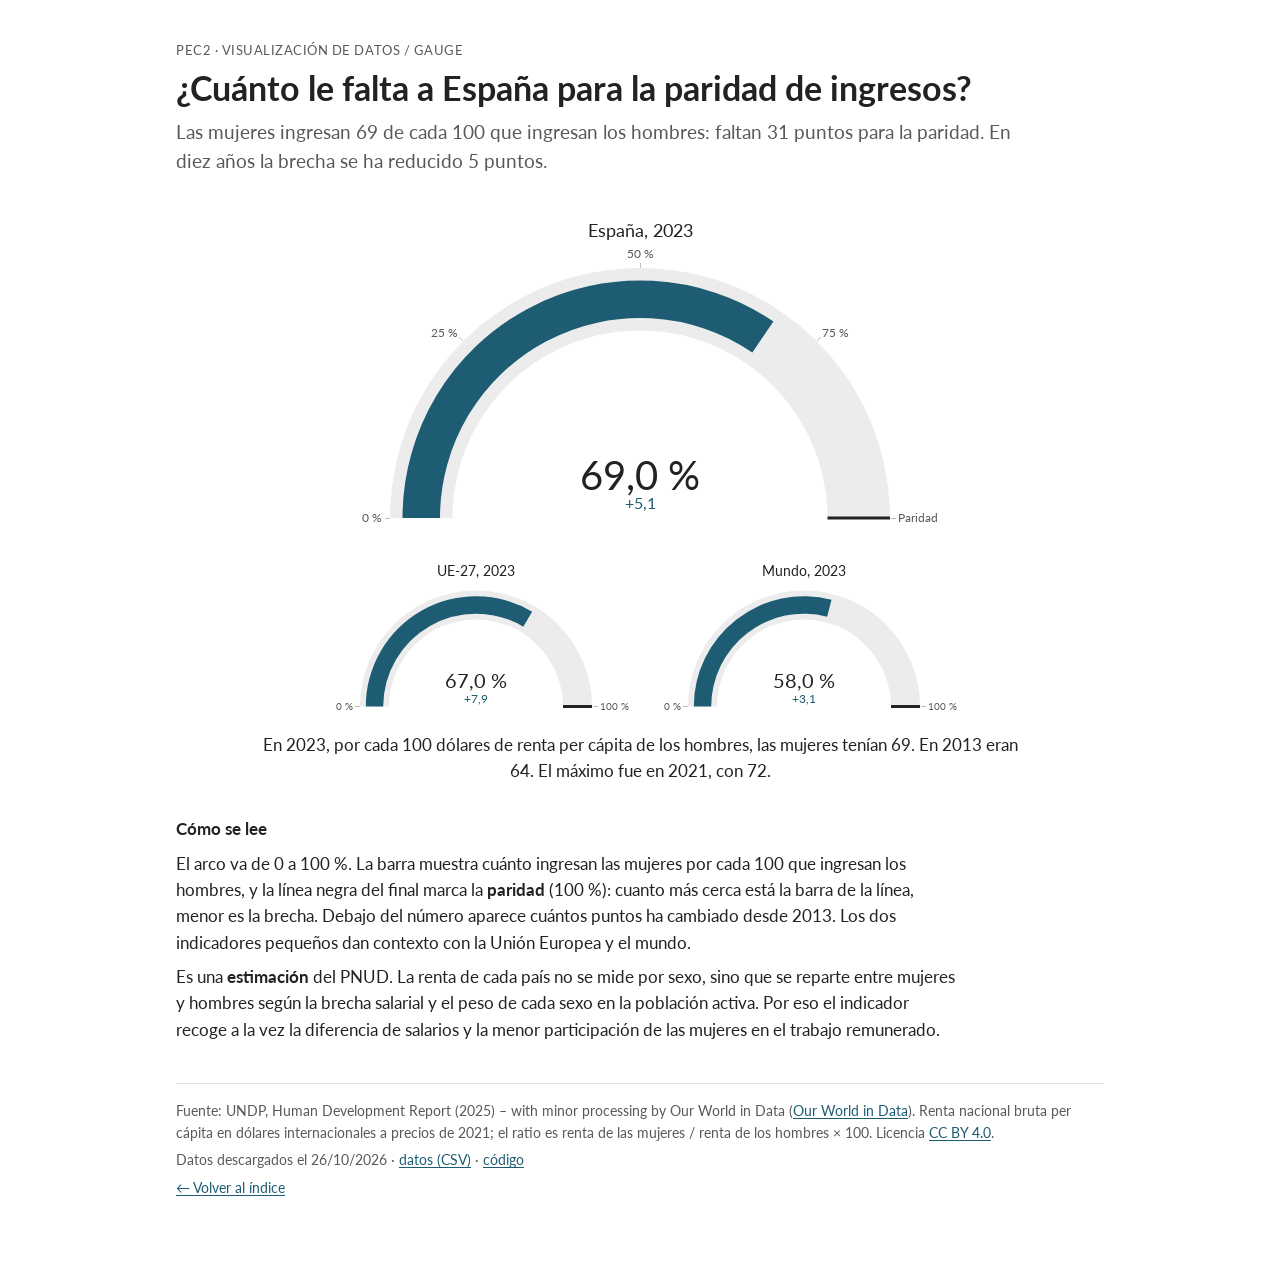
==== docs/gauge.html @ be33564d "Add gauge chart for income gap by gender in Spain - Implemented a new script `gauge_brecha_renta.py`" ====
<!doctype html>
<html lang="es">
<head>
  <meta charset="utf-8">
  <meta name="viewport" content="width=device-width, initial-scale=1">
  <title>¿Cuánto le falta a España para la paridad de ingresos? · PEC2</title>
  <link rel="preconnect" href="https://fonts.googleapis.com">
  <link rel="preconnect" href="https://fonts.gstatic.com" crossorigin>
  <link href="https://fonts.googleapis.com/css2?family=Lato:wght@400;700&display=swap" rel="stylesheet">
  <link rel="stylesheet" href="estilo.css">
  
</head>
<body>
  <main>
    <p class="tecnica"><a href="index.html">PEC2 · Visualización de datos</a> / Gauge</p>
    <h1>¿Cuánto le falta a España para la paridad de ingresos?</h1>
    <p class="subtitulo">Las mujeres ingresan 69 de cada 100 que ingresan los hombres: faltan 31 puntos para la paridad. En diez años la brecha se ha reducido 5 puntos.</p>

    <figure class="grafico" aria-label="Indicador semicircular de 0 a 100 %: la renta per cápita de las mujeres en España es el 69,0 % de la de los hombres en 2023, frente al 63,9 % de 2013. Debajo, la UE-27 y el mundo.">
      <div>                        <script type="text/javascript">window.PlotlyConfig = {MathJaxConfig: 'local'};</script>
        <script charset="utf-8" src="https://cdn.plot.ly/plotly-2.35.2.min.js"></script>                <div id="49407a65-db8d-4f89-ad89-49f72c3c021e" class="plotly-graph-div" style="height:320px; width:100%;"></div>            <script type="text/javascript">                                    window.PLOTLYENV=window.PLOTLYENV || {};                                    if (document.getElementById("49407a65-db8d-4f89-ad89-49f72c3c021e")) {                    Plotly.newPlot(                        "49407a65-db8d-4f89-ad89-49f72c3c021e",                        [{"delta":{"decreasing":{"color":"#595959","symbol":"\u2212"},"font":{"size":16},"increasing":{"color":"#1d5c73","symbol":"+"},"reference":63.91832476765491,"suffix":" p. p. desde 2013","valueformat":".1f"},"gauge":{"axis":{"range":[0,100],"tickcolor":"#bdbdbd","tickfont":{"color":"#595959","size":12},"ticktext":["0 %","25 %","50 %","75 %","Paridad"],"tickvals":[0,25,50,75,100]},"bar":{"color":"#1d5c73","thickness":0.6},"bgcolor":"#ececec","borderwidth":0,"threshold":{"line":{"color":"#222222","width":3},"thickness":1,"value":100}},"mode":"gauge+number+delta","number":{"font":{"color":"#222222","size":40},"suffix":" %","valueformat":".1f"},"title":{"font":{"color":"#222222","size":18},"text":"Espa\u00f1a, 2023"},"value":68.98519632425624,"type":"indicator"}],                        {"template":{"data":{"histogram2dcontour":[{"type":"histogram2dcontour","colorbar":{"outlinewidth":0,"ticks":""},"colorscale":[[0.0,"#0d0887"],[0.1111111111111111,"#46039f"],[0.2222222222222222,"#7201a8"],[0.3333333333333333,"#9c179e"],[0.4444444444444444,"#bd3786"],[0.5555555555555556,"#d8576b"],[0.6666666666666666,"#ed7953"],[0.7777777777777778,"#fb9f3a"],[0.8888888888888888,"#fdca26"],[1.0,"#f0f921"]]}],"choropleth":[{"type":"choropleth","colorbar":{"outlinewidth":0,"ticks":""}}],"histogram2d":[{"type":"histogram2d","colorbar":{"outlinewidth":0,"ticks":""},"colorscale":[[0.0,"#0d0887"],[0.1111111111111111,"#46039f"],[0.2222222222222222,"#7201a8"],[0.3333333333333333,"#9c179e"],[0.4444444444444444,"#bd3786"],[0.5555555555555556,"#d8576b"],[0.6666666666666666,"#ed7953"],[0.7777777777777778,"#fb9f3a"],[0.8888888888888888,"#fdca26"],[1.0,"#f0f921"]]}],"heatmap":[{"type":"heatmap","colorbar":{"outlinewidth":0,"ticks":""},"colorscale":[[0.0,"#0d0887"],[0.1111111111111111,"#46039f"],[0.2222222222222222,"#7201a8"],[0.3333333333333333,"#9c179e"],[0.4444444444444444,"#bd3786"],[0.5555555555555556,"#d8576b"],[0.6666666666666666,"#ed7953"],[0.7777777777777778,"#fb9f3a"],[0.8888888888888888,"#fdca26"],[1.0,"#f0f921"]]}],"heatmapgl":[{"type":"heatmapgl","colorbar":{"outlinewidth":0,"ticks":""},"colorscale":[[0.0,"#0d0887"],[0.1111111111111111,"#46039f"],[0.2222222222222222,"#7201a8"],[0.3333333333333333,"#9c179e"],[0.4444444444444444,"#bd3786"],[0.5555555555555556,"#d8576b"],[0.6666666666666666,"#ed7953"],[0.7777777777777778,"#fb9f3a"],[0.8888888888888888,"#fdca26"],[1.0,"#f0f921"]]}],"contourcarpet":[{"type":"contourcarpet","colorbar":{"outlinewidth":0,"ticks":""}}],"contour":[{"type":"contour","colorbar":{"outlinewidth":0,"ticks":""},"colorscale":[[0.0,"#0d0887"],[0.1111111111111111,"#46039f"],[0.2222222222222222,"#7201a8"],[0.3333333333333333,"#9c179e"],[0.4444444444444444,"#bd3786"],[0.5555555555555556,"#d8576b"],[0.6666666666666666,"#ed7953"],[0.7777777777777778,"#fb9f3a"],[0.8888888888888888,"#fdca26"],[1.0,"#f0f921"]]}],"surface":[{"type":"surface","colorbar":{"outlinewidth":0,"ticks":""},"colorscale":[[0.0,"#0d0887"],[0.1111111111111111,"#46039f"],[0.2222222222222222,"#7201a8"],[0.3333333333333333,"#9c179e"],[0.4444444444444444,"#bd3786"],[0.5555555555555556,"#d8576b"],[0.6666666666666666,"#ed7953"],[0.7777777777777778,"#fb9f3a"],[0.8888888888888888,"#fdca26"],[1.0,"#f0f921"]]}],"mesh3d":[{"type":"mesh3d","colorbar":{"outlinewidth":0,"ticks":""}}],"scatter":[{"fillpattern":{"fillmode":"overlay","size":10,"solidity":0.2},"type":"scatter"}],"parcoords":[{"type":"parcoords","line":{"colorbar":{"outlinewidth":0,"ticks":""}}}],"scatterpolargl":[{"type":"scatterpolargl","marker":{"colorbar":{"outlinewidth":0,"ticks":""}}}],"bar":[{"error_x":{"color":"#2a3f5f"},"error_y":{"color":"#2a3f5f"},"marker":{"line":{"color":"#E5ECF6","width":0.5},"pattern":{"fillmode":"overlay","size":10,"solidity":0.2}},"type":"bar"}],"scattergeo":[{"type":"scattergeo","marker":{"colorbar":{"outlinewidth":0,"ticks":""}}}],"scatterpolar":[{"type":"scatterpolar","marker":{"colorbar":{"outlinewidth":0,"ticks":""}}}],"histogram":[{"marker":{"pattern":{"fillmode":"overlay","size":10,"solidity":0.2}},"type":"histogram"}],"scattergl":[{"type":"scattergl","marker":{"colorbar":{"outlinewidth":0,"ticks":""}}}],"scatter3d":[{"type":"scatter3d","line":{"colorbar":{"outlinewidth":0,"ticks":""}},"marker":{"colorbar":{"outlinewidth":0,"ticks":""}}}],"scattermapbox":[{"type":"scattermapbox","marker":{"colorbar":{"outlinewidth":0,"ticks":""}}}],"scatterternary":[{"type":"scatterternary","marker":{"colorbar":{"outlinewidth":0,"ticks":""}}}],"scattercarpet":[{"type":"scattercarpet","marker":{"colorbar":{"outlinewidth":0,"ticks":""}}}],"carpet":[{"aaxis":{"endlinecolor":"#2a3f5f","gridcolor":"white","linecolor":"white","minorgridcolor":"white","startlinecolor":"#2a3f5f"},"baxis":{"endlinecolor":"#2a3f5f","gridcolor":"white","linecolor":"white","minorgridcolor":"white","startlinecolor":"#2a3f5f"},"type":"carpet"}],"table":[{"cells":{"fill":{"color":"#EBF0F8"},"line":{"color":"white"}},"header":{"fill":{"color":"#C8D4E3"},"line":{"color":"white"}},"type":"table"}],"barpolar":[{"marker":{"line":{"color":"#E5ECF6","width":0.5},"pattern":{"fillmode":"overlay","size":10,"solidity":0.2}},"type":"barpolar"}],"pie":[{"automargin":true,"type":"pie"}]},"layout":{"autotypenumbers":"strict","colorway":["#636efa","#EF553B","#00cc96","#ab63fa","#FFA15A","#19d3f3","#FF6692","#B6E880","#FF97FF","#FECB52"],"font":{"color":"#2a3f5f"},"hovermode":"closest","hoverlabel":{"align":"left"},"paper_bgcolor":"white","plot_bgcolor":"#E5ECF6","polar":{"bgcolor":"#E5ECF6","angularaxis":{"gridcolor":"white","linecolor":"white","ticks":""},"radialaxis":{"gridcolor":"white","linecolor":"white","ticks":""}},"ternary":{"bgcolor":"#E5ECF6","aaxis":{"gridcolor":"white","linecolor":"white","ticks":""},"baxis":{"gridcolor":"white","linecolor":"white","ticks":""},"caxis":{"gridcolor":"white","linecolor":"white","ticks":""}},"coloraxis":{"colorbar":{"outlinewidth":0,"ticks":""}},"colorscale":{"sequential":[[0.0,"#0d0887"],[0.1111111111111111,"#46039f"],[0.2222222222222222,"#7201a8"],[0.3333333333333333,"#9c179e"],[0.4444444444444444,"#bd3786"],[0.5555555555555556,"#d8576b"],[0.6666666666666666,"#ed7953"],[0.7777777777777778,"#fb9f3a"],[0.8888888888888888,"#fdca26"],[1.0,"#f0f921"]],"sequentialminus":[[0.0,"#0d0887"],[0.1111111111111111,"#46039f"],[0.2222222222222222,"#7201a8"],[0.3333333333333333,"#9c179e"],[0.4444444444444444,"#bd3786"],[0.5555555555555556,"#d8576b"],[0.6666666666666666,"#ed7953"],[0.7777777777777778,"#fb9f3a"],[0.8888888888888888,"#fdca26"],[1.0,"#f0f921"]],"diverging":[[0,"#8e0152"],[0.1,"#c51b7d"],[0.2,"#de77ae"],[0.3,"#f1b6da"],[0.4,"#fde0ef"],[0.5,"#f7f7f7"],[0.6,"#e6f5d0"],[0.7,"#b8e186"],[0.8,"#7fbc41"],[0.9,"#4d9221"],[1,"#276419"]]},"xaxis":{"gridcolor":"white","linecolor":"white","ticks":"","title":{"standoff":15},"zerolinecolor":"white","automargin":true,"zerolinewidth":2},"yaxis":{"gridcolor":"white","linecolor":"white","ticks":"","title":{"standoff":15},"zerolinecolor":"white","automargin":true,"zerolinewidth":2},"scene":{"xaxis":{"backgroundcolor":"#E5ECF6","gridcolor":"white","linecolor":"white","showbackground":true,"ticks":"","zerolinecolor":"white","gridwidth":2},"yaxis":{"backgroundcolor":"#E5ECF6","gridcolor":"white","linecolor":"white","showbackground":true,"ticks":"","zerolinecolor":"white","gridwidth":2},"zaxis":{"backgroundcolor":"#E5ECF6","gridcolor":"white","linecolor":"white","showbackground":true,"ticks":"","zerolinecolor":"white","gridwidth":2}},"shapedefaults":{"line":{"color":"#2a3f5f"}},"annotationdefaults":{"arrowcolor":"#2a3f5f","arrowhead":0,"arrowwidth":1},"geo":{"bgcolor":"white","landcolor":"#E5ECF6","subunitcolor":"white","showland":true,"showlakes":true,"lakecolor":"white"},"title":{"x":0.05},"mapbox":{"style":"light"}}},"margin":{"t":60,"b":10,"l":60,"r":60},"font":{"family":"Lato, system-ui, sans-serif"},"height":320,"separators":",.","paper_bgcolor":"white"},                        {"displayModeBar": false, "responsive": true}                    )                };                            </script>        </div>
<div class="gauges-pequenos">
<div><p class="etiqueta">UE-27, 2023</p><div>                            <div id="f6a59b58-0d63-4666-a5c1-ff1d25545c6f" class="plotly-graph-div" style="height:130px; width:100%;"></div>            <script type="text/javascript">                                    window.PLOTLYENV=window.PLOTLYENV || {};                                    if (document.getElementById("f6a59b58-0d63-4666-a5c1-ff1d25545c6f")) {                    Plotly.newPlot(                        "f6a59b58-0d63-4666-a5c1-ff1d25545c6f",                        [{"delta":{"decreasing":{"color":"#595959","symbol":"\u2212"},"font":{"size":12},"increasing":{"color":"#1d5c73","symbol":"+"},"reference":59.064308019180686,"suffix":" p. p. desde 2013","valueformat":".1f"},"gauge":{"axis":{"range":[0,100],"tickcolor":"#bdbdbd","tickfont":{"color":"#595959","size":10},"ticktext":["0 %","100 %"],"tickvals":[0,100]},"bar":{"color":"#1d5c73","thickness":0.6},"bgcolor":"#ececec","borderwidth":0,"threshold":{"line":{"color":"#222222","width":3},"thickness":1,"value":100}},"mode":"gauge+number+delta","number":{"font":{"color":"#222222","size":20},"suffix":" %","valueformat":".1f"},"title":{"font":{"color":"#222222","size":18},"text":""},"value":67.01242249113209,"type":"indicator"}],                        {"template":{"data":{"histogram2dcontour":[{"type":"histogram2dcontour","colorbar":{"outlinewidth":0,"ticks":""},"colorscale":[[0.0,"#0d0887"],[0.1111111111111111,"#46039f"],[0.2222222222222222,"#7201a8"],[0.3333333333333333,"#9c179e"],[0.4444444444444444,"#bd3786"],[0.5555555555555556,"#d8576b"],[0.6666666666666666,"#ed7953"],[0.7777777777777778,"#fb9f3a"],[0.8888888888888888,"#fdca26"],[1.0,"#f0f921"]]}],"choropleth":[{"type":"choropleth","colorbar":{"outlinewidth":0,"ticks":""}}],"histogram2d":[{"type":"histogram2d","colorbar":{"outlinewidth":0,"ticks":""},"colorscale":[[0.0,"#0d0887"],[0.1111111111111111,"#46039f"],[0.2222222222222222,"#7201a8"],[0.3333333333333333,"#9c179e"],[0.4444444444444444,"#bd3786"],[0.5555555555555556,"#d8576b"],[0.6666666666666666,"#ed7953"],[0.7777777777777778,"#fb9f3a"],[0.8888888888888888,"#fdca26"],[1.0,"#f0f921"]]}],"heatmap":[{"type":"heatmap","colorbar":{"outlinewidth":0,"ticks":""},"colorscale":[[0.0,"#0d0887"],[0.1111111111111111,"#46039f"],[0.2222222222222222,"#7201a8"],[0.3333333333333333,"#9c179e"],[0.4444444444444444,"#bd3786"],[0.5555555555555556,"#d8576b"],[0.6666666666666666,"#ed7953"],[0.7777777777777778,"#fb9f3a"],[0.8888888888888888,"#fdca26"],[1.0,"#f0f921"]]}],"heatmapgl":[{"type":"heatmapgl","colorbar":{"outlinewidth":0,"ticks":""},"colorscale":[[0.0,"#0d0887"],[0.1111111111111111,"#46039f"],[0.2222222222222222,"#7201a8"],[0.3333333333333333,"#9c179e"],[0.4444444444444444,"#bd3786"],[0.5555555555555556,"#d8576b"],[0.6666666666666666,"#ed7953"],[0.7777777777777778,"#fb9f3a"],[0.8888888888888888,"#fdca26"],[1.0,"#f0f921"]]}],"contourcarpet":[{"type":"contourcarpet","colorbar":{"outlinewidth":0,"ticks":""}}],"contour":[{"type":"contour","colorbar":{"outlinewidth":0,"ticks":""},"colorscale":[[0.0,"#0d0887"],[0.1111111111111111,"#46039f"],[0.2222222222222222,"#7201a8"],[0.3333333333333333,"#9c179e"],[0.4444444444444444,"#bd3786"],[0.5555555555555556,"#d8576b"],[0.6666666666666666,"#ed7953"],[0.7777777777777778,"#fb9f3a"],[0.8888888888888888,"#fdca26"],[1.0,"#f0f921"]]}],"surface":[{"type":"surface","colorbar":{"outlinewidth":0,"ticks":""},"colorscale":[[0.0,"#0d0887"],[0.1111111111111111,"#46039f"],[0.2222222222222222,"#7201a8"],[0.3333333333333333,"#9c179e"],[0.4444444444444444,"#bd3786"],[0.5555555555555556,"#d8576b"],[0.6666666666666666,"#ed7953"],[0.7777777777777778,"#fb9f3a"],[0.8888888888888888,"#fdca26"],[1.0,"#f0f921"]]}],"mesh3d":[{"type":"mesh3d","colorbar":{"outlinewidth":0,"ticks":""}}],"scatter":[{"fillpattern":{"fillmode":"overlay","size":10,"solidity":0.2},"type":"scatter"}],"parcoords":[{"type":"parcoords","line":{"colorbar":{"outlinewidth":0,"ticks":""}}}],"scatterpolargl":[{"type":"scatterpolargl","marker":{"colorbar":{"outlinewidth":0,"ticks":""}}}],"bar":[{"error_x":{"color":"#2a3f5f"},"error_y":{"color":"#2a3f5f"},"marker":{"line":{"color":"#E5ECF6","width":0.5},"pattern":{"fillmode":"overlay","size":10,"solidity":0.2}},"type":"bar"}],"scattergeo":[{"type":"scattergeo","marker":{"colorbar":{"outlinewidth":0,"ticks":""}}}],"scatterpolar":[{"type":"scatterpolar","marker":{"colorbar":{"outlinewidth":0,"ticks":""}}}],"histogram":[{"marker":{"pattern":{"fillmode":"overlay","size":10,"solidity":0.2}},"type":"histogram"}],"scattergl":[{"type":"scattergl","marker":{"colorbar":{"outlinewidth":0,"ticks":""}}}],"scatter3d":[{"type":"scatter3d","line":{"colorbar":{"outlinewidth":0,"ticks":""}},"marker":{"colorbar":{"outlinewidth":0,"ticks":""}}}],"scattermapbox":[{"type":"scattermapbox","marker":{"colorbar":{"outlinewidth":0,"ticks":""}}}],"scatterternary":[{"type":"scatterternary","marker":{"colorbar":{"outlinewidth":0,"ticks":""}}}],"scattercarpet":[{"type":"scattercarpet","marker":{"colorbar":{"outlinewidth":0,"ticks":""}}}],"carpet":[{"aaxis":{"endlinecolor":"#2a3f5f","gridcolor":"white","linecolor":"white","minorgridcolor":"white","startlinecolor":"#2a3f5f"},"baxis":{"endlinecolor":"#2a3f5f","gridcolor":"white","linecolor":"white","minorgridcolor":"white","startlinecolor":"#2a3f5f"},"type":"carpet"}],"table":[{"cells":{"fill":{"color":"#EBF0F8"},"line":{"color":"white"}},"header":{"fill":{"color":"#C8D4E3"},"line":{"color":"white"}},"type":"table"}],"barpolar":[{"marker":{"line":{"color":"#E5ECF6","width":0.5},"pattern":{"fillmode":"overlay","size":10,"solidity":0.2}},"type":"barpolar"}],"pie":[{"automargin":true,"type":"pie"}]},"layout":{"autotypenumbers":"strict","colorway":["#636efa","#EF553B","#00cc96","#ab63fa","#FFA15A","#19d3f3","#FF6692","#B6E880","#FF97FF","#FECB52"],"font":{"color":"#2a3f5f"},"hovermode":"closest","hoverlabel":{"align":"left"},"paper_bgcolor":"white","plot_bgcolor":"#E5ECF6","polar":{"bgcolor":"#E5ECF6","angularaxis":{"gridcolor":"white","linecolor":"white","ticks":""},"radialaxis":{"gridcolor":"white","linecolor":"white","ticks":""}},"ternary":{"bgcolor":"#E5ECF6","aaxis":{"gridcolor":"white","linecolor":"white","ticks":""},"baxis":{"gridcolor":"white","linecolor":"white","ticks":""},"caxis":{"gridcolor":"white","linecolor":"white","ticks":""}},"coloraxis":{"colorbar":{"outlinewidth":0,"ticks":""}},"colorscale":{"sequential":[[0.0,"#0d0887"],[0.1111111111111111,"#46039f"],[0.2222222222222222,"#7201a8"],[0.3333333333333333,"#9c179e"],[0.4444444444444444,"#bd3786"],[0.5555555555555556,"#d8576b"],[0.6666666666666666,"#ed7953"],[0.7777777777777778,"#fb9f3a"],[0.8888888888888888,"#fdca26"],[1.0,"#f0f921"]],"sequentialminus":[[0.0,"#0d0887"],[0.1111111111111111,"#46039f"],[0.2222222222222222,"#7201a8"],[0.3333333333333333,"#9c179e"],[0.4444444444444444,"#bd3786"],[0.5555555555555556,"#d8576b"],[0.6666666666666666,"#ed7953"],[0.7777777777777778,"#fb9f3a"],[0.8888888888888888,"#fdca26"],[1.0,"#f0f921"]],"diverging":[[0,"#8e0152"],[0.1,"#c51b7d"],[0.2,"#de77ae"],[0.3,"#f1b6da"],[0.4,"#fde0ef"],[0.5,"#f7f7f7"],[0.6,"#e6f5d0"],[0.7,"#b8e186"],[0.8,"#7fbc41"],[0.9,"#4d9221"],[1,"#276419"]]},"xaxis":{"gridcolor":"white","linecolor":"white","ticks":"","title":{"standoff":15},"zerolinecolor":"white","automargin":true,"zerolinewidth":2},"yaxis":{"gridcolor":"white","linecolor":"white","ticks":"","title":{"standoff":15},"zerolinecolor":"white","automargin":true,"zerolinewidth":2},"scene":{"xaxis":{"backgroundcolor":"#E5ECF6","gridcolor":"white","linecolor":"white","showbackground":true,"ticks":"","zerolinecolor":"white","gridwidth":2},"yaxis":{"backgroundcolor":"#E5ECF6","gridcolor":"white","linecolor":"white","showbackground":true,"ticks":"","zerolinecolor":"white","gridwidth":2},"zaxis":{"backgroundcolor":"#E5ECF6","gridcolor":"white","linecolor":"white","showbackground":true,"ticks":"","zerolinecolor":"white","gridwidth":2}},"shapedefaults":{"line":{"color":"#2a3f5f"}},"annotationdefaults":{"arrowcolor":"#2a3f5f","arrowhead":0,"arrowwidth":1},"geo":{"bgcolor":"white","landcolor":"#E5ECF6","subunitcolor":"white","showland":true,"showlakes":true,"lakecolor":"white"},"title":{"x":0.05},"mapbox":{"style":"light"}}},"margin":{"t":0,"b":5,"l":40,"r":40},"font":{"family":"Lato, system-ui, sans-serif"},"height":130,"separators":",.","paper_bgcolor":"white"},                        {"displayModeBar": false, "responsive": true}                    )                };                            </script>        </div></div>
<div><p class="etiqueta">Mundo, 2023</p><div>                            <div id="91ba71e1-2b3a-45d8-ae0f-e689c6fa7134" class="plotly-graph-div" style="height:130px; width:100%;"></div>            <script type="text/javascript">                                    window.PLOTLYENV=window.PLOTLYENV || {};                                    if (document.getElementById("91ba71e1-2b3a-45d8-ae0f-e689c6fa7134")) {                    Plotly.newPlot(                        "91ba71e1-2b3a-45d8-ae0f-e689c6fa7134",                        [{"delta":{"decreasing":{"color":"#595959","symbol":"\u2212"},"font":{"size":12},"increasing":{"color":"#1d5c73","symbol":"+"},"reference":54.90807043024015,"suffix":" p. p. desde 2013","valueformat":".1f"},"gauge":{"axis":{"range":[0,100],"tickcolor":"#bdbdbd","tickfont":{"color":"#595959","size":10},"ticktext":["0 %","100 %"],"tickvals":[0,100]},"bar":{"color":"#1d5c73","thickness":0.6},"bgcolor":"#ececec","borderwidth":0,"threshold":{"line":{"color":"#222222","width":3},"thickness":1,"value":100}},"mode":"gauge+number+delta","number":{"font":{"color":"#222222","size":20},"suffix":" %","valueformat":".1f"},"title":{"font":{"color":"#222222","size":18},"text":""},"value":58.02999564205582,"type":"indicator"}],                        {"template":{"data":{"histogram2dcontour":[{"type":"histogram2dcontour","colorbar":{"outlinewidth":0,"ticks":""},"colorscale":[[0.0,"#0d0887"],[0.1111111111111111,"#46039f"],[0.2222222222222222,"#7201a8"],[0.3333333333333333,"#9c179e"],[0.4444444444444444,"#bd3786"],[0.5555555555555556,"#d8576b"],[0.6666666666666666,"#ed7953"],[0.7777777777777778,"#fb9f3a"],[0.8888888888888888,"#fdca26"],[1.0,"#f0f921"]]}],"choropleth":[{"type":"choropleth","colorbar":{"outlinewidth":0,"ticks":""}}],"histogram2d":[{"type":"histogram2d","colorbar":{"outlinewidth":0,"ticks":""},"colorscale":[[0.0,"#0d0887"],[0.1111111111111111,"#46039f"],[0.2222222222222222,"#7201a8"],[0.3333333333333333,"#9c179e"],[0.4444444444444444,"#bd3786"],[0.5555555555555556,"#d8576b"],[0.6666666666666666,"#ed7953"],[0.7777777777777778,"#fb9f3a"],[0.8888888888888888,"#fdca26"],[1.0,"#f0f921"]]}],"heatmap":[{"type":"heatmap","colorbar":{"outlinewidth":0,"ticks":""},"colorscale":[[0.0,"#0d0887"],[0.1111111111111111,"#46039f"],[0.2222222222222222,"#7201a8"],[0.3333333333333333,"#9c179e"],[0.4444444444444444,"#bd3786"],[0.5555555555555556,"#d8576b"],[0.6666666666666666,"#ed7953"],[0.7777777777777778,"#fb9f3a"],[0.8888888888888888,"#fdca26"],[1.0,"#f0f921"]]}],"heatmapgl":[{"type":"heatmapgl","colorbar":{"outlinewidth":0,"ticks":""},"colorscale":[[0.0,"#0d0887"],[0.1111111111111111,"#46039f"],[0.2222222222222222,"#7201a8"],[0.3333333333333333,"#9c179e"],[0.4444444444444444,"#bd3786"],[0.5555555555555556,"#d8576b"],[0.6666666666666666,"#ed7953"],[0.7777777777777778,"#fb9f3a"],[0.8888888888888888,"#fdca26"],[1.0,"#f0f921"]]}],"contourcarpet":[{"type":"contourcarpet","colorbar":{"outlinewidth":0,"ticks":""}}],"contour":[{"type":"contour","colorbar":{"outlinewidth":0,"ticks":""},"colorscale":[[0.0,"#0d0887"],[0.1111111111111111,"#46039f"],[0.2222222222222222,"#7201a8"],[0.3333333333333333,"#9c179e"],[0.4444444444444444,"#bd3786"],[0.5555555555555556,"#d8576b"],[0.6666666666666666,"#ed7953"],[0.7777777777777778,"#fb9f3a"],[0.8888888888888888,"#fdca26"],[1.0,"#f0f921"]]}],"surface":[{"type":"surface","colorbar":{"outlinewidth":0,"ticks":""},"colorscale":[[0.0,"#0d0887"],[0.1111111111111111,"#46039f"],[0.2222222222222222,"#7201a8"],[0.3333333333333333,"#9c179e"],[0.4444444444444444,"#bd3786"],[0.5555555555555556,"#d8576b"],[0.6666666666666666,"#ed7953"],[0.7777777777777778,"#fb9f3a"],[0.8888888888888888,"#fdca26"],[1.0,"#f0f921"]]}],"mesh3d":[{"type":"mesh3d","colorbar":{"outlinewidth":0,"ticks":""}}],"scatter":[{"fillpattern":{"fillmode":"overlay","size":10,"solidity":0.2},"type":"scatter"}],"parcoords":[{"type":"parcoords","line":{"colorbar":{"outlinewidth":0,"ticks":""}}}],"scatterpolargl":[{"type":"scatterpolargl","marker":{"colorbar":{"outlinewidth":0,"ticks":""}}}],"bar":[{"error_x":{"color":"#2a3f5f"},"error_y":{"color":"#2a3f5f"},"marker":{"line":{"color":"#E5ECF6","width":0.5},"pattern":{"fillmode":"overlay","size":10,"solidity":0.2}},"type":"bar"}],"scattergeo":[{"type":"scattergeo","marker":{"colorbar":{"outlinewidth":0,"ticks":""}}}],"scatterpolar":[{"type":"scatterpolar","marker":{"colorbar":{"outlinewidth":0,"ticks":""}}}],"histogram":[{"marker":{"pattern":{"fillmode":"overlay","size":10,"solidity":0.2}},"type":"histogram"}],"scattergl":[{"type":"scattergl","marker":{"colorbar":{"outlinewidth":0,"ticks":""}}}],"scatter3d":[{"type":"scatter3d","line":{"colorbar":{"outlinewidth":0,"ticks":""}},"marker":{"colorbar":{"outlinewidth":0,"ticks":""}}}],"scattermapbox":[{"type":"scattermapbox","marker":{"colorbar":{"outlinewidth":0,"ticks":""}}}],"scatterternary":[{"type":"scatterternary","marker":{"colorbar":{"outlinewidth":0,"ticks":""}}}],"scattercarpet":[{"type":"scattercarpet","marker":{"colorbar":{"outlinewidth":0,"ticks":""}}}],"carpet":[{"aaxis":{"endlinecolor":"#2a3f5f","gridcolor":"white","linecolor":"white","minorgridcolor":"white","startlinecolor":"#2a3f5f"},"baxis":{"endlinecolor":"#2a3f5f","gridcolor":"white","linecolor":"white","minorgridcolor":"white","startlinecolor":"#2a3f5f"},"type":"carpet"}],"table":[{"cells":{"fill":{"color":"#EBF0F8"},"line":{"color":"white"}},"header":{"fill":{"color":"#C8D4E3"},"line":{"color":"white"}},"type":"table"}],"barpolar":[{"marker":{"line":{"color":"#E5ECF6","width":0.5},"pattern":{"fillmode":"overlay","size":10,"solidity":0.2}},"type":"barpolar"}],"pie":[{"automargin":true,"type":"pie"}]},"layout":{"autotypenumbers":"strict","colorway":["#636efa","#EF553B","#00cc96","#ab63fa","#FFA15A","#19d3f3","#FF6692","#B6E880","#FF97FF","#FECB52"],"font":{"color":"#2a3f5f"},"hovermode":"closest","hoverlabel":{"align":"left"},"paper_bgcolor":"white","plot_bgcolor":"#E5ECF6","polar":{"bgcolor":"#E5ECF6","angularaxis":{"gridcolor":"white","linecolor":"white","ticks":""},"radialaxis":{"gridcolor":"white","linecolor":"white","ticks":""}},"ternary":{"bgcolor":"#E5ECF6","aaxis":{"gridcolor":"white","linecolor":"white","ticks":""},"baxis":{"gridcolor":"white","linecolor":"white","ticks":""},"caxis":{"gridcolor":"white","linecolor":"white","ticks":""}},"coloraxis":{"colorbar":{"outlinewidth":0,"ticks":""}},"colorscale":{"sequential":[[0.0,"#0d0887"],[0.1111111111111111,"#46039f"],[0.2222222222222222,"#7201a8"],[0.3333333333333333,"#9c179e"],[0.4444444444444444,"#bd3786"],[0.5555555555555556,"#d8576b"],[0.6666666666666666,"#ed7953"],[0.7777777777777778,"#fb9f3a"],[0.8888888888888888,"#fdca26"],[1.0,"#f0f921"]],"sequentialminus":[[0.0,"#0d0887"],[0.1111111111111111,"#46039f"],[0.2222222222222222,"#7201a8"],[0.3333333333333333,"#9c179e"],[0.4444444444444444,"#bd3786"],[0.5555555555555556,"#d8576b"],[0.6666666666666666,"#ed7953"],[0.7777777777777778,"#fb9f3a"],[0.8888888888888888,"#fdca26"],[1.0,"#f0f921"]],"diverging":[[0,"#8e0152"],[0.1,"#c51b7d"],[0.2,"#de77ae"],[0.3,"#f1b6da"],[0.4,"#fde0ef"],[0.5,"#f7f7f7"],[0.6,"#e6f5d0"],[0.7,"#b8e186"],[0.8,"#7fbc41"],[0.9,"#4d9221"],[1,"#276419"]]},"xaxis":{"gridcolor":"white","linecolor":"white","ticks":"","title":{"standoff":15},"zerolinecolor":"white","automargin":true,"zerolinewidth":2},"yaxis":{"gridcolor":"white","linecolor":"white","ticks":"","title":{"standoff":15},"zerolinecolor":"white","automargin":true,"zerolinewidth":2},"scene":{"xaxis":{"backgroundcolor":"#E5ECF6","gridcolor":"white","linecolor":"white","showbackground":true,"ticks":"","zerolinecolor":"white","gridwidth":2},"yaxis":{"backgroundcolor":"#E5ECF6","gridcolor":"white","linecolor":"white","showbackground":true,"ticks":"","zerolinecolor":"white","gridwidth":2},"zaxis":{"backgroundcolor":"#E5ECF6","gridcolor":"white","linecolor":"white","showbackground":true,"ticks":"","zerolinecolor":"white","gridwidth":2}},"shapedefaults":{"line":{"color":"#2a3f5f"}},"annotationdefaults":{"arrowcolor":"#2a3f5f","arrowhead":0,"arrowwidth":1},"geo":{"bgcolor":"white","landcolor":"#E5ECF6","subunitcolor":"white","showland":true,"showlakes":true,"lakecolor":"white"},"title":{"x":0.05},"mapbox":{"style":"light"}}},"margin":{"t":0,"b":5,"l":40,"r":40},"font":{"family":"Lato, system-ui, sans-serif"},"height":130,"separators":",.","paper_bgcolor":"white"},                        {"displayModeBar": false, "responsive": true}                    )                };                            </script>        </div></div>
</div><p class="contexto">En 2023, por cada 100 dólares de renta per cápita de los hombres, las mujeres tenían 69. En 2013 eran 64. El máximo fue en 2021, con 72.</p>
    </figure>

    <section class="como-se-lee">
      <h2>Cómo se lee</h2>
      <p>El arco va de 0 a 100 %. La barra muestra cuánto ingresan las mujeres por cada 100 que ingresan los hombres, y la línea negra del final marca la <strong>paridad</strong> (100 %): cuanto más cerca está la barra de la línea, menor es la brecha. Debajo del número aparece cuántos puntos ha cambiado desde 2013. Los dos indicadores pequeños dan contexto con la Unión Europea y el mundo.</p><p>Es una <strong>estimación</strong> del PNUD. La renta de cada país no se mide por sexo, sino que se reparte entre mujeres y hombres según la brecha salarial y el peso de cada sexo en la población activa. Por eso el indicador recoge a la vez la diferencia de salarios y la menor participación de las mujeres en el trabajo remunerado.</p>
    </section>

    <footer>
      <p>Fuente: UNDP, Human Development Report (2025) – with minor processing by Our World in Data (<a href="https://ourworldindata.org/grapher/gross-national-income-per-capita-males-vs-females">Our World in Data</a>). Renta nacional bruta per cápita en dólares internacionales a precios de 2021; el ratio es renta de las mujeres / renta de los hombres × 100. Licencia <a href="https://creativecommons.org/licenses/by/4.0/">CC BY 4.0</a>.</p>
      <p>Datos descargados el 26/10/2026 ·
        <a href="https://github.com/pablodieaco/uoc-viz-pec2/blob/main/data/processed/renta_sexo.csv">datos (CSV)</a> ·
        <a href="https://github.com/pablodieaco/uoc-viz-pec2/blob/main/src/gauge_brecha_renta.py">código</a></p>
      <p><a href="index.html">← Volver al índice</a></p>
    </footer>
  </main>
</body>
</html>
---- docs/estilo.css ----
:root {
  --texto: #222222;
  --secundario: #595959;
  --linea: #e4e4e4;
  --enlace: #1d5c73;
}

* { box-sizing: border-box; }

body {
  margin: 0;
  background: #ffffff;
  color: var(--texto);
  font-family: Lato, system-ui, sans-serif;
  font-size: 17px;
  line-height: 1.55;
}

main {
  max-width: 960px;
  margin: 0 auto;
  padding: 40px 16px 56px;
}

a { color: var(--enlace); text-underline-offset: 2px; }

.tecnica {
  margin: 0 0 8px;
  color: var(--secundario);
  font-size: 13px;
  letter-spacing: 0.04em;
  text-transform: uppercase;
}
.tecnica a { color: inherit; text-decoration: none; }

h1 {
  margin: 0 0 8px;
  font-size: clamp(26px, 4vw, 34px);
  line-height: 1.2;
}

.subtitulo {
  margin: 0 0 32px;
  max-width: 46em;
  color: var(--secundario);
  font-size: 19px;
}

h2 { margin: 0 0 8px; font-size: 17px; }

/* el heatmap y el horizon son más anchos que un móvil: scroll horizontal */
.grafico { margin: 0 0 32px; overflow-x: auto; }
.gauges-pequenos { display: grid; grid-template-columns: 1fr 1fr; gap: 16px; max-width: 640px; margin: 32px auto 0; }
.contexto { max-width: 46em; margin: 16px auto 0; text-align: center; }
.etiqueta { margin: 0 0 4px; font-size: 14px; text-align: center; }
@media (max-width: 560px) { .gauges-pequenos { grid-template-columns: 1fr; max-width: 260px; } }

.boton {
  padding: 6px 14px;
  border: 1px solid var(--enlace);
  border-radius: 4px;
  background: #ffffff;
  color: var(--enlace);
  font: inherit;
  font-size: 14px;
  cursor: pointer;
}
.boton[aria-pressed="true"] { background: var(--enlace); color: #ffffff; }

.como-se-lee { max-width: 46em; margin-bottom: 40px; }
.como-se-lee p { margin: 0 0 8px; }

footer {
  padding-top: 16px;
  border-top: 1px solid var(--linea);
  color: var(--secundario);
  font-size: 14px;
}
footer p { margin: 0 0 6px; }
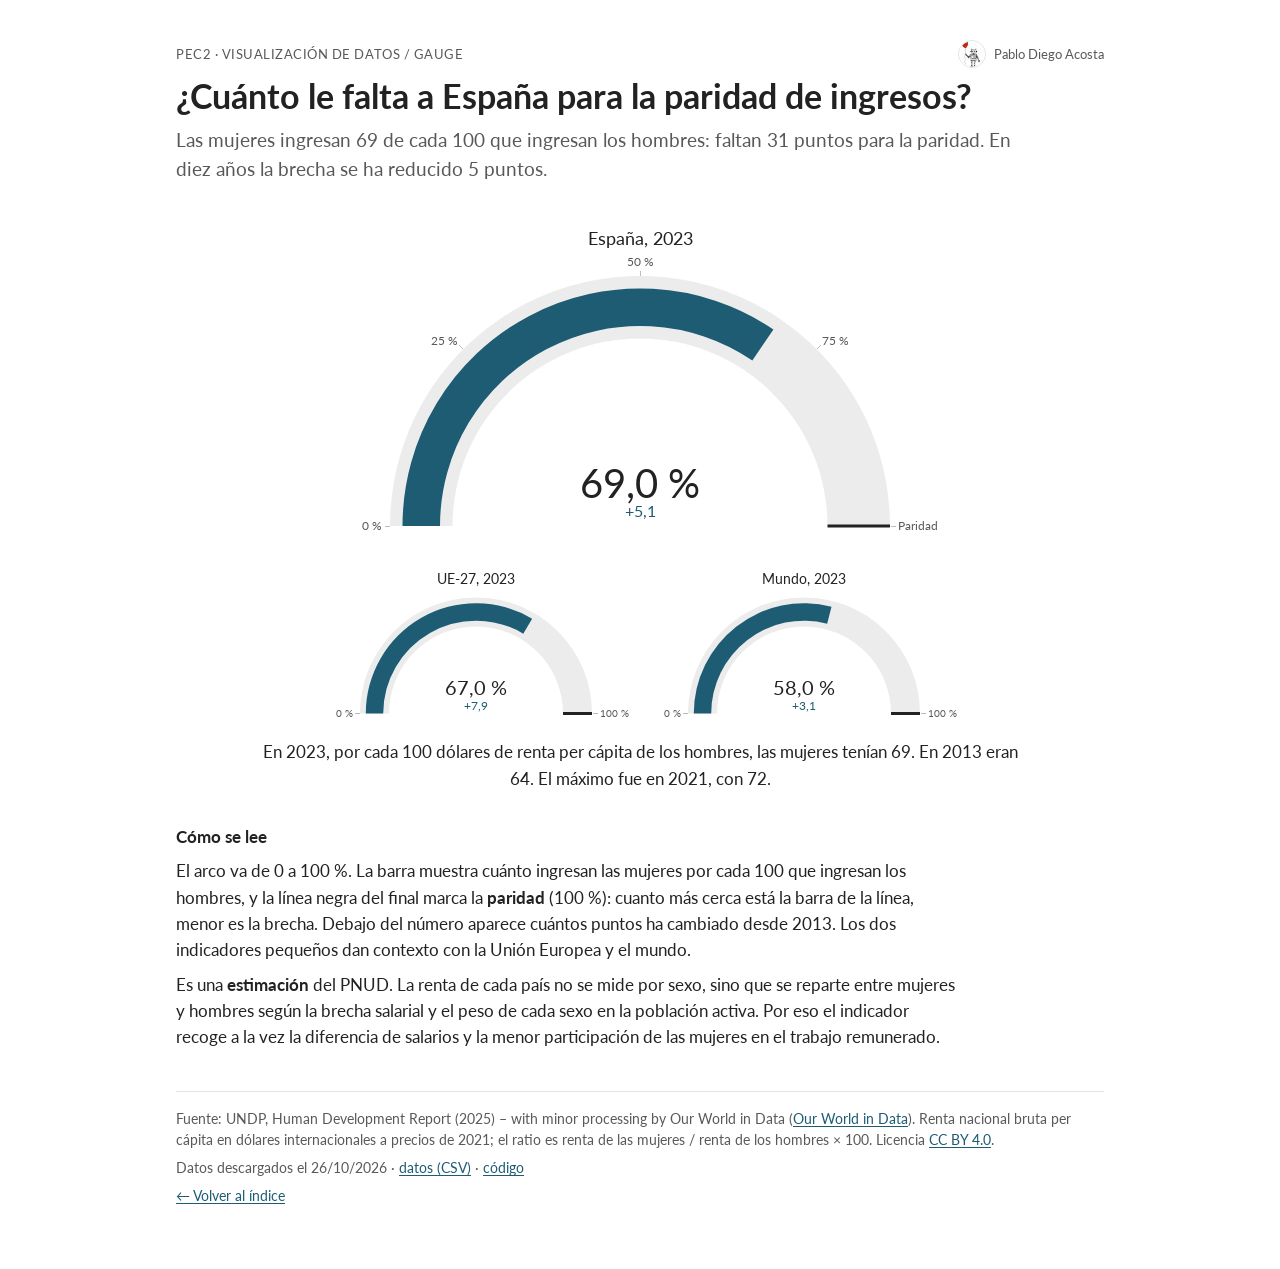
==== commit 4769ac3e: "Add header with profile link and avatar to visualizations - Updated heatmap.html and horizon.html to" ====
--- a/docs/gauge.html
+++ b/docs/gauge.html
@@ -12,16 +12,19 @@
 </head>
 <body>
   <main>
-    <p class="tecnica"><a href="index.html">PEC2 · Visualización de datos</a> / Gauge</p>
+    <header class="cabecera">
+      <p class="tecnica"><a href="index.html">PEC2 · Visualización de datos</a> / Gauge</p>
+      <a class="perfil" href="https://github.com/pablodieaco"><img src="images/avatar.png" alt="" width="28" height="28">Pablo Diego Acosta</a>
+    </header>
     <h1>¿Cuánto le falta a España para la paridad de ingresos?</h1>
     <p class="subtitulo">Las mujeres ingresan 69 de cada 100 que ingresan los hombres: faltan 31 puntos para la paridad. En diez años la brecha se ha reducido 5 puntos.</p>
 
     <figure class="grafico" aria-label="Indicador semicircular de 0 a 100 %: la renta per cápita de las mujeres en España es el 69,0 % de la de los hombres en 2023, frente al 63,9 % de 2013. Debajo, la UE-27 y el mundo.">
       <div>                        <script type="text/javascript">window.PlotlyConfig = {MathJaxConfig: 'local'};</script>
-        <script charset="utf-8" src="https://cdn.plot.ly/plotly-2.35.2.min.js"></script>                <div id="49407a65-db8d-4f89-ad89-49f72c3c021e" class="plotly-graph-div" style="height:320px; width:100%;"></div>            <script type="text/javascript">                                    window.PLOTLYENV=window.PLOTLYENV || {};                                    if (document.getElementById("49407a65-db8d-4f89-ad89-49f72c3c021e")) {                    Plotly.newPlot(                        "49407a65-db8d-4f89-ad89-49f72c3c021e",                        [{"delta":{"decreasing":{"color":"#595959","symbol":"\u2212"},"font":{"size":16},"increasing":{"color":"#1d5c73","symbol":"+"},"reference":63.91832476765491,"suffix":" p. p. desde 2013","valueformat":".1f"},"gauge":{"axis":{"range":[0,100],"tickcolor":"#bdbdbd","tickfont":{"color":"#595959","size":12},"ticktext":["0 %","25 %","50 %","75 %","Paridad"],"tickvals":[0,25,50,75,100]},"bar":{"color":"#1d5c73","thickness":0.6},"bgcolor":"#ececec","borderwidth":0,"threshold":{"line":{"color":"#222222","width":3},"thickness":1,"value":100}},"mode":"gauge+number+delta","number":{"font":{"color":"#222222","size":40},"suffix":" %","valueformat":".1f"},"title":{"font":{"color":"#222222","size":18},"text":"Espa\u00f1a, 2023"},"value":68.98519632425624,"type":"indicator"}],                        {"template":{"data":{"histogram2dcontour":[{"type":"histogram2dcontour","colorbar":{"outlinewidth":0,"ticks":""},"colorscale":[[0.0,"#0d0887"],[0.1111111111111111,"#46039f"],[0.2222222222222222,"#7201a8"],[0.3333333333333333,"#9c179e"],[0.4444444444444444,"#bd3786"],[0.5555555555555556,"#d8576b"],[0.6666666666666666,"#ed7953"],[0.7777777777777778,"#fb9f3a"],[0.8888888888888888,"#fdca26"],[1.0,"#f0f921"]]}],"choropleth":[{"type":"choropleth","colorbar":{"outlinewidth":0,"ticks":""}}],"histogram2d":[{"type":"histogram2d","colorbar":{"outlinewidth":0,"ticks":""},"colorscale":[[0.0,"#0d0887"],[0.1111111111111111,"#46039f"],[0.2222222222222222,"#7201a8"],[0.3333333333333333,"#9c179e"],[0.4444444444444444,"#bd3786"],[0.5555555555555556,"#d8576b"],[0.6666666666666666,"#ed7953"],[0.7777777777777778,"#fb9f3a"],[0.8888888888888888,"#fdca26"],[1.0,"#f0f921"]]}],"heatmap":[{"type":"heatmap","colorbar":{"outlinewidth":0,"ticks":""},"colorscale":[[0.0,"#0d0887"],[0.1111111111111111,"#46039f"],[0.2222222222222222,"#7201a8"],[0.3333333333333333,"#9c179e"],[0.4444444444444444,"#bd3786"],[0.5555555555555556,"#d8576b"],[0.6666666666666666,"#ed7953"],[0.7777777777777778,"#fb9f3a"],[0.8888888888888888,"#fdca26"],[1.0,"#f0f921"]]}],"heatmapgl":[{"type":"heatmapgl","colorbar":{"outlinewidth":0,"ticks":""},"colorscale":[[0.0,"#0d0887"],[0.1111111111111111,"#46039f"],[0.2222222222222222,"#7201a8"],[0.3333333333333333,"#9c179e"],[0.4444444444444444,"#bd3786"],[0.5555555555555556,"#d8576b"],[0.6666666666666666,"#ed7953"],[0.7777777777777778,"#fb9f3a"],[0.8888888888888888,"#fdca26"],[1.0,"#f0f921"]]}],"contourcarpet":[{"type":"contourcarpet","colorbar":{"outlinewidth":0,"ticks":""}}],"contour":[{"type":"contour","colorbar":{"outlinewidth":0,"ticks":""},"colorscale":[[0.0,"#0d0887"],[0.1111111111111111,"#46039f"],[0.2222222222222222,"#7201a8"],[0.3333333333333333,"#9c179e"],[0.4444444444444444,"#bd3786"],[0.5555555555555556,"#d8576b"],[0.6666666666666666,"#ed7953"],[0.7777777777777778,"#fb9f3a"],[0.8888888888888888,"#fdca26"],[1.0,"#f0f921"]]}],"surface":[{"type":"surface","colorbar":{"outlinewidth":0,"ticks":""},"colorscale":[[0.0,"#0d0887"],[0.1111111111111111,"#46039f"],[0.2222222222222222,"#7201a8"],[0.3333333333333333,"#9c179e"],[0.4444444444444444,"#bd3786"],[0.5555555555555556,"#d8576b"],[0.6666666666666666,"#ed7953"],[0.7777777777777778,"#fb9f3a"],[0.8888888888888888,"#fdca26"],[1.0,"#f0f921"]]}],"mesh3d":[{"type":"mesh3d","colorbar":{"outlinewidth":0,"ticks":""}}],"scatter":[{"fillpattern":{"fillmode":"overlay","size":10,"solidity":0.2},"type":"scatter"}],"parcoords":[{"type":"parcoords","line":{"colorbar":{"outlinewidth":0,"ticks":""}}}],"scatterpolargl":[{"type":"scatterpolargl","marker":{"colorbar":{"outlinewidth":0,"ticks":""}}}],"bar":[{"error_x":{"color":"#2a3f5f"},"error_y":{"color":"#2a3f5f"},"marker":{"line":{"color":"#E5ECF6","width":0.5},"pattern":{"fillmode":"overlay","size":10,"solidity":0.2}},"type":"bar"}],"scattergeo":[{"type":"scattergeo","marker":{"colorbar":{"outlinewidth":0,"ticks":""}}}],"scatterpolar":[{"type":"scatterpolar","marker":{"colorbar":{"outlinewidth":0,"ticks":""}}}],"histogram":[{"marker":{"pattern":{"fillmode":"overlay","size":10,"solidity":0.2}},"type":"histogram"}],"scattergl":[{"type":"scattergl","marker":{"colorbar":{"outlinewidth":0,"ticks":""}}}],"scatter3d":[{"type":"scatter3d","line":{"colorbar":{"outlinewidth":0,"ticks":""}},"marker":{"colorbar":{"outlinewidth":0,"ticks":""}}}],"scattermapbox":[{"type":"scattermapbox","marker":{"colorbar":{"outlinewidth":0,"ticks":""}}}],"scatterternary":[{"type":"scatterternary","marker":{"colorbar":{"outlinewidth":0,"ticks":""}}}],"scattercarpet":[{"type":"scattercarpet","marker":{"colorbar":{"outlinewidth":0,"ticks":""}}}],"carpet":[{"aaxis":{"endlinecolor":"#2a3f5f","gridcolor":"white","linecolor":"white","minorgridcolor":"white","startlinecolor":"#2a3f5f"},"baxis":{"endlinecolor":"#2a3f5f","gridcolor":"white","linecolor":"white","minorgridcolor":"white","startlinecolor":"#2a3f5f"},"type":"carpet"}],"table":[{"cells":{"fill":{"color":"#EBF0F8"},"line":{"color":"white"}},"header":{"fill":{"color":"#C8D4E3"},"line":{"color":"white"}},"type":"table"}],"barpolar":[{"marker":{"line":{"color":"#E5ECF6","width":0.5},"pattern":{"fillmode":"overlay","size":10,"solidity":0.2}},"type":"barpolar"}],"pie":[{"automargin":true,"type":"pie"}]},"layout":{"autotypenumbers":"strict","colorway":["#636efa","#EF553B","#00cc96","#ab63fa","#FFA15A","#19d3f3","#FF6692","#B6E880","#FF97FF","#FECB52"],"font":{"color":"#2a3f5f"},"hovermode":"closest","hoverlabel":{"align":"left"},"paper_bgcolor":"white","plot_bgcolor":"#E5ECF6","polar":{"bgcolor":"#E5ECF6","angularaxis":{"gridcolor":"white","linecolor":"white","ticks":""},"radialaxis":{"gridcolor":"white","linecolor":"white","ticks":""}},"ternary":{"bgcolor":"#E5ECF6","aaxis":{"gridcolor":"white","linecolor":"white","ticks":""},"baxis":{"gridcolor":"white","linecolor":"white","ticks":""},"caxis":{"gridcolor":"white","linecolor":"white","ticks":""}},"coloraxis":{"colorbar":{"outlinewidth":0,"ticks":""}},"colorscale":{"sequential":[[0.0,"#0d0887"],[0.1111111111111111,"#46039f"],[0.2222222222222222,"#7201a8"],[0.3333333333333333,"#9c179e"],[0.4444444444444444,"#bd3786"],[0.5555555555555556,"#d8576b"],[0.6666666666666666,"#ed7953"],[0.7777777777777778,"#fb9f3a"],[0.8888888888888888,"#fdca26"],[1.0,"#f0f921"]],"sequentialminus":[[0.0,"#0d0887"],[0.1111111111111111,"#46039f"],[0.2222222222222222,"#7201a8"],[0.3333333333333333,"#9c179e"],[0.4444444444444444,"#bd3786"],[0.5555555555555556,"#d8576b"],[0.6666666666666666,"#ed7953"],[0.7777777777777778,"#fb9f3a"],[0.8888888888888888,"#fdca26"],[1.0,"#f0f921"]],"diverging":[[0,"#8e0152"],[0.1,"#c51b7d"],[0.2,"#de77ae"],[0.3,"#f1b6da"],[0.4,"#fde0ef"],[0.5,"#f7f7f7"],[0.6,"#e6f5d0"],[0.7,"#b8e186"],[0.8,"#7fbc41"],[0.9,"#4d9221"],[1,"#276419"]]},"xaxis":{"gridcolor":"white","linecolor":"white","ticks":"","title":{"standoff":15},"zerolinecolor":"white","automargin":true,"zerolinewidth":2},"yaxis":{"gridcolor":"white","linecolor":"white","ticks":"","title":{"standoff":15},"zerolinecolor":"white","automargin":true,"zerolinewidth":2},"scene":{"xaxis":{"backgroundcolor":"#E5ECF6","gridcolor":"white","linecolor":"white","showbackground":true,"ticks":"","zerolinecolor":"white","gridwidth":2},"yaxis":{"backgroundcolor":"#E5ECF6","gridcolor":"white","linecolor":"white","showbackground":true,"ticks":"","zerolinecolor":"white","gridwidth":2},"zaxis":{"backgroundcolor":"#E5ECF6","gridcolor":"white","linecolor":"white","showbackground":true,"ticks":"","zerolinecolor":"white","gridwidth":2}},"shapedefaults":{"line":{"color":"#2a3f5f"}},"annotationdefaults":{"arrowcolor":"#2a3f5f","arrowhead":0,"arrowwidth":1},"geo":{"bgcolor":"white","landcolor":"#E5ECF6","subunitcolor":"white","showland":true,"showlakes":true,"lakecolor":"white"},"title":{"x":0.05},"mapbox":{"style":"light"}}},"margin":{"t":60,"b":10,"l":60,"r":60},"font":{"family":"Lato, system-ui, sans-serif"},"height":320,"separators":",.","paper_bgcolor":"white"},                        {"displayModeBar": false, "responsive": true}                    )                };                            </script>        </div>
+        <script charset="utf-8" src="https://cdn.plot.ly/plotly-2.35.2.min.js"></script>                <div id="04ad6f0e-bd1c-4d1d-b722-522cae476f81" class="plotly-graph-div" style="height:320px; width:100%;"></div>            <script type="text/javascript">                                    window.PLOTLYENV=window.PLOTLYENV || {};                                    if (document.getElementById("04ad6f0e-bd1c-4d1d-b722-522cae476f81")) {                    Plotly.newPlot(                        "04ad6f0e-bd1c-4d1d-b722-522cae476f81",                        [{"delta":{"decreasing":{"color":"#595959","symbol":"\u2212"},"font":{"size":16},"increasing":{"color":"#1d5c73","symbol":"+"},"reference":63.91832476765491,"suffix":" p. p. desde 2013","valueformat":".1f"},"gauge":{"axis":{"range":[0,100],"tickcolor":"#bdbdbd","tickfont":{"color":"#595959","size":12},"ticktext":["0 %","25 %","50 %","75 %","Paridad"],"tickvals":[0,25,50,75,100]},"bar":{"color":"#1d5c73","thickness":0.6},"bgcolor":"#ececec","borderwidth":0,"threshold":{"line":{"color":"#222222","width":3},"thickness":1,"value":100}},"mode":"gauge+number+delta","number":{"font":{"color":"#222222","size":40},"suffix":" %","valueformat":".1f"},"title":{"font":{"color":"#222222","size":18},"text":"Espa\u00f1a, 2023"},"value":68.98519632425624,"type":"indicator"}],                        {"template":{"data":{"histogram2dcontour":[{"type":"histogram2dcontour","colorbar":{"outlinewidth":0,"ticks":""},"colorscale":[[0.0,"#0d0887"],[0.1111111111111111,"#46039f"],[0.2222222222222222,"#7201a8"],[0.3333333333333333,"#9c179e"],[0.4444444444444444,"#bd3786"],[0.5555555555555556,"#d8576b"],[0.6666666666666666,"#ed7953"],[0.7777777777777778,"#fb9f3a"],[0.8888888888888888,"#fdca26"],[1.0,"#f0f921"]]}],"choropleth":[{"type":"choropleth","colorbar":{"outlinewidth":0,"ticks":""}}],"histogram2d":[{"type":"histogram2d","colorbar":{"outlinewidth":0,"ticks":""},"colorscale":[[0.0,"#0d0887"],[0.1111111111111111,"#46039f"],[0.2222222222222222,"#7201a8"],[0.3333333333333333,"#9c179e"],[0.4444444444444444,"#bd3786"],[0.5555555555555556,"#d8576b"],[0.6666666666666666,"#ed7953"],[0.7777777777777778,"#fb9f3a"],[0.8888888888888888,"#fdca26"],[1.0,"#f0f921"]]}],"heatmap":[{"type":"heatmap","colorbar":{"outlinewidth":0,"ticks":""},"colorscale":[[0.0,"#0d0887"],[0.1111111111111111,"#46039f"],[0.2222222222222222,"#7201a8"],[0.3333333333333333,"#9c179e"],[0.4444444444444444,"#bd3786"],[0.5555555555555556,"#d8576b"],[0.6666666666666666,"#ed7953"],[0.7777777777777778,"#fb9f3a"],[0.8888888888888888,"#fdca26"],[1.0,"#f0f921"]]}],"heatmapgl":[{"type":"heatmapgl","colorbar":{"outlinewidth":0,"ticks":""},"colorscale":[[0.0,"#0d0887"],[0.1111111111111111,"#46039f"],[0.2222222222222222,"#7201a8"],[0.3333333333333333,"#9c179e"],[0.4444444444444444,"#bd3786"],[0.5555555555555556,"#d8576b"],[0.6666666666666666,"#ed7953"],[0.7777777777777778,"#fb9f3a"],[0.8888888888888888,"#fdca26"],[1.0,"#f0f921"]]}],"contourcarpet":[{"type":"contourcarpet","colorbar":{"outlinewidth":0,"ticks":""}}],"contour":[{"type":"contour","colorbar":{"outlinewidth":0,"ticks":""},"colorscale":[[0.0,"#0d0887"],[0.1111111111111111,"#46039f"],[0.2222222222222222,"#7201a8"],[0.3333333333333333,"#9c179e"],[0.4444444444444444,"#bd3786"],[0.5555555555555556,"#d8576b"],[0.6666666666666666,"#ed7953"],[0.7777777777777778,"#fb9f3a"],[0.8888888888888888,"#fdca26"],[1.0,"#f0f921"]]}],"surface":[{"type":"surface","colorbar":{"outlinewidth":0,"ticks":""},"colorscale":[[0.0,"#0d0887"],[0.1111111111111111,"#46039f"],[0.2222222222222222,"#7201a8"],[0.3333333333333333,"#9c179e"],[0.4444444444444444,"#bd3786"],[0.5555555555555556,"#d8576b"],[0.6666666666666666,"#ed7953"],[0.7777777777777778,"#fb9f3a"],[0.8888888888888888,"#fdca26"],[1.0,"#f0f921"]]}],"mesh3d":[{"type":"mesh3d","colorbar":{"outlinewidth":0,"ticks":""}}],"scatter":[{"fillpattern":{"fillmode":"overlay","size":10,"solidity":0.2},"type":"scatter"}],"parcoords":[{"type":"parcoords","line":{"colorbar":{"outlinewidth":0,"ticks":""}}}],"scatterpolargl":[{"type":"scatterpolargl","marker":{"colorbar":{"outlinewidth":0,"ticks":""}}}],"bar":[{"error_x":{"color":"#2a3f5f"},"error_y":{"color":"#2a3f5f"},"marker":{"line":{"color":"#E5ECF6","width":0.5},"pattern":{"fillmode":"overlay","size":10,"solidity":0.2}},"type":"bar"}],"scattergeo":[{"type":"scattergeo","marker":{"colorbar":{"outlinewidth":0,"ticks":""}}}],"scatterpolar":[{"type":"scatterpolar","marker":{"colorbar":{"outlinewidth":0,"ticks":""}}}],"histogram":[{"marker":{"pattern":{"fillmode":"overlay","size":10,"solidity":0.2}},"type":"histogram"}],"scattergl":[{"type":"scattergl","marker":{"colorbar":{"outlinewidth":0,"ticks":""}}}],"scatter3d":[{"type":"scatter3d","line":{"colorbar":{"outlinewidth":0,"ticks":""}},"marker":{"colorbar":{"outlinewidth":0,"ticks":""}}}],"scattermapbox":[{"type":"scattermapbox","marker":{"colorbar":{"outlinewidth":0,"ticks":""}}}],"scatterternary":[{"type":"scatterternary","marker":{"colorbar":{"outlinewidth":0,"ticks":""}}}],"scattercarpet":[{"type":"scattercarpet","marker":{"colorbar":{"outlinewidth":0,"ticks":""}}}],"carpet":[{"aaxis":{"endlinecolor":"#2a3f5f","gridcolor":"white","linecolor":"white","minorgridcolor":"white","startlinecolor":"#2a3f5f"},"baxis":{"endlinecolor":"#2a3f5f","gridcolor":"white","linecolor":"white","minorgridcolor":"white","startlinecolor":"#2a3f5f"},"type":"carpet"}],"table":[{"cells":{"fill":{"color":"#EBF0F8"},"line":{"color":"white"}},"header":{"fill":{"color":"#C8D4E3"},"line":{"color":"white"}},"type":"table"}],"barpolar":[{"marker":{"line":{"color":"#E5ECF6","width":0.5},"pattern":{"fillmode":"overlay","size":10,"solidity":0.2}},"type":"barpolar"}],"pie":[{"automargin":true,"type":"pie"}]},"layout":{"autotypenumbers":"strict","colorway":["#636efa","#EF553B","#00cc96","#ab63fa","#FFA15A","#19d3f3","#FF6692","#B6E880","#FF97FF","#FECB52"],"font":{"color":"#2a3f5f"},"hovermode":"closest","hoverlabel":{"align":"left"},"paper_bgcolor":"white","plot_bgcolor":"#E5ECF6","polar":{"bgcolor":"#E5ECF6","angularaxis":{"gridcolor":"white","linecolor":"white","ticks":""},"radialaxis":{"gridcolor":"white","linecolor":"white","ticks":""}},"ternary":{"bgcolor":"#E5ECF6","aaxis":{"gridcolor":"white","linecolor":"white","ticks":""},"baxis":{"gridcolor":"white","linecolor":"white","ticks":""},"caxis":{"gridcolor":"white","linecolor":"white","ticks":""}},"coloraxis":{"colorbar":{"outlinewidth":0,"ticks":""}},"colorscale":{"sequential":[[0.0,"#0d0887"],[0.1111111111111111,"#46039f"],[0.2222222222222222,"#7201a8"],[0.3333333333333333,"#9c179e"],[0.4444444444444444,"#bd3786"],[0.5555555555555556,"#d8576b"],[0.6666666666666666,"#ed7953"],[0.7777777777777778,"#fb9f3a"],[0.8888888888888888,"#fdca26"],[1.0,"#f0f921"]],"sequentialminus":[[0.0,"#0d0887"],[0.1111111111111111,"#46039f"],[0.2222222222222222,"#7201a8"],[0.3333333333333333,"#9c179e"],[0.4444444444444444,"#bd3786"],[0.5555555555555556,"#d8576b"],[0.6666666666666666,"#ed7953"],[0.7777777777777778,"#fb9f3a"],[0.8888888888888888,"#fdca26"],[1.0,"#f0f921"]],"diverging":[[0,"#8e0152"],[0.1,"#c51b7d"],[0.2,"#de77ae"],[0.3,"#f1b6da"],[0.4,"#fde0ef"],[0.5,"#f7f7f7"],[0.6,"#e6f5d0"],[0.7,"#b8e186"],[0.8,"#7fbc41"],[0.9,"#4d9221"],[1,"#276419"]]},"xaxis":{"gridcolor":"white","linecolor":"white","ticks":"","title":{"standoff":15},"zerolinecolor":"white","automargin":true,"zerolinewidth":2},"yaxis":{"gridcolor":"white","linecolor":"white","ticks":"","title":{"standoff":15},"zerolinecolor":"white","automargin":true,"zerolinewidth":2},"scene":{"xaxis":{"backgroundcolor":"#E5ECF6","gridcolor":"white","linecolor":"white","showbackground":true,"ticks":"","zerolinecolor":"white","gridwidth":2},"yaxis":{"backgroundcolor":"#E5ECF6","gridcolor":"white","linecolor":"white","showbackground":true,"ticks":"","zerolinecolor":"white","gridwidth":2},"zaxis":{"backgroundcolor":"#E5ECF6","gridcolor":"white","linecolor":"white","showbackground":true,"ticks":"","zerolinecolor":"white","gridwidth":2}},"shapedefaults":{"line":{"color":"#2a3f5f"}},"annotationdefaults":{"arrowcolor":"#2a3f5f","arrowhead":0,"arrowwidth":1},"geo":{"bgcolor":"white","landcolor":"#E5ECF6","subunitcolor":"white","showland":true,"showlakes":true,"lakecolor":"white"},"title":{"x":0.05},"mapbox":{"style":"light"}}},"margin":{"t":60,"b":10,"l":60,"r":60},"font":{"family":"Lato, system-ui, sans-serif"},"height":320,"separators":",.","paper_bgcolor":"white"},                        {"displayModeBar": false, "responsive": true}                    )                };                            </script>        </div>
 <div class="gauges-pequenos">
-<div><p class="etiqueta">UE-27, 2023</p><div>                            <div id="f6a59b58-0d63-4666-a5c1-ff1d25545c6f" class="plotly-graph-div" style="height:130px; width:100%;"></div>            <script type="text/javascript">                                    window.PLOTLYENV=window.PLOTLYENV || {};                                    if (document.getElementById("f6a59b58-0d63-4666-a5c1-ff1d25545c6f")) {                    Plotly.newPlot(                        "f6a59b58-0d63-4666-a5c1-ff1d25545c6f",                        [{"delta":{"decreasing":{"color":"#595959","symbol":"\u2212"},"font":{"size":12},"increasing":{"color":"#1d5c73","symbol":"+"},"reference":59.064308019180686,"suffix":" p. p. desde 2013","valueformat":".1f"},"gauge":{"axis":{"range":[0,100],"tickcolor":"#bdbdbd","tickfont":{"color":"#595959","size":10},"ticktext":["0 %","100 %"],"tickvals":[0,100]},"bar":{"color":"#1d5c73","thickness":0.6},"bgcolor":"#ececec","borderwidth":0,"threshold":{"line":{"color":"#222222","width":3},"thickness":1,"value":100}},"mode":"gauge+number+delta","number":{"font":{"color":"#222222","size":20},"suffix":" %","valueformat":".1f"},"title":{"font":{"color":"#222222","size":18},"text":""},"value":67.01242249113209,"type":"indicator"}],                        {"template":{"data":{"histogram2dcontour":[{"type":"histogram2dcontour","colorbar":{"outlinewidth":0,"ticks":""},"colorscale":[[0.0,"#0d0887"],[0.1111111111111111,"#46039f"],[0.2222222222222222,"#7201a8"],[0.3333333333333333,"#9c179e"],[0.4444444444444444,"#bd3786"],[0.5555555555555556,"#d8576b"],[0.6666666666666666,"#ed7953"],[0.7777777777777778,"#fb9f3a"],[0.8888888888888888,"#fdca26"],[1.0,"#f0f921"]]}],"choropleth":[{"type":"choropleth","colorbar":{"outlinewidth":0,"ticks":""}}],"histogram2d":[{"type":"histogram2d","colorbar":{"outlinewidth":0,"ticks":""},"colorscale":[[0.0,"#0d0887"],[0.1111111111111111,"#46039f"],[0.2222222222222222,"#7201a8"],[0.3333333333333333,"#9c179e"],[0.4444444444444444,"#bd3786"],[0.5555555555555556,"#d8576b"],[0.6666666666666666,"#ed7953"],[0.7777777777777778,"#fb9f3a"],[0.8888888888888888,"#fdca26"],[1.0,"#f0f921"]]}],"heatmap":[{"type":"heatmap","colorbar":{"outlinewidth":0,"ticks":""},"colorscale":[[0.0,"#0d0887"],[0.1111111111111111,"#46039f"],[0.2222222222222222,"#7201a8"],[0.3333333333333333,"#9c179e"],[0.4444444444444444,"#bd3786"],[0.5555555555555556,"#d8576b"],[0.6666666666666666,"#ed7953"],[0.7777777777777778,"#fb9f3a"],[0.8888888888888888,"#fdca26"],[1.0,"#f0f921"]]}],"heatmapgl":[{"type":"heatmapgl","colorbar":{"outlinewidth":0,"ticks":""},"colorscale":[[0.0,"#0d0887"],[0.1111111111111111,"#46039f"],[0.2222222222222222,"#7201a8"],[0.3333333333333333,"#9c179e"],[0.4444444444444444,"#bd3786"],[0.5555555555555556,"#d8576b"],[0.6666666666666666,"#ed7953"],[0.7777777777777778,"#fb9f3a"],[0.8888888888888888,"#fdca26"],[1.0,"#f0f921"]]}],"contourcarpet":[{"type":"contourcarpet","colorbar":{"outlinewidth":0,"ticks":""}}],"contour":[{"type":"contour","colorbar":{"outlinewidth":0,"ticks":""},"colorscale":[[0.0,"#0d0887"],[0.1111111111111111,"#46039f"],[0.2222222222222222,"#7201a8"],[0.3333333333333333,"#9c179e"],[0.4444444444444444,"#bd3786"],[0.5555555555555556,"#d8576b"],[0.6666666666666666,"#ed7953"],[0.7777777777777778,"#fb9f3a"],[0.8888888888888888,"#fdca26"],[1.0,"#f0f921"]]}],"surface":[{"type":"surface","colorbar":{"outlinewidth":0,"ticks":""},"colorscale":[[0.0,"#0d0887"],[0.1111111111111111,"#46039f"],[0.2222222222222222,"#7201a8"],[0.3333333333333333,"#9c179e"],[0.4444444444444444,"#bd3786"],[0.5555555555555556,"#d8576b"],[0.6666666666666666,"#ed7953"],[0.7777777777777778,"#fb9f3a"],[0.8888888888888888,"#fdca26"],[1.0,"#f0f921"]]}],"mesh3d":[{"type":"mesh3d","colorbar":{"outlinewidth":0,"ticks":""}}],"scatter":[{"fillpattern":{"fillmode":"overlay","size":10,"solidity":0.2},"type":"scatter"}],"parcoords":[{"type":"parcoords","line":{"colorbar":{"outlinewidth":0,"ticks":""}}}],"scatterpolargl":[{"type":"scatterpolargl","marker":{"colorbar":{"outlinewidth":0,"ticks":""}}}],"bar":[{"error_x":{"color":"#2a3f5f"},"error_y":{"color":"#2a3f5f"},"marker":{"line":{"color":"#E5ECF6","width":0.5},"pattern":{"fillmode":"overlay","size":10,"solidity":0.2}},"type":"bar"}],"scattergeo":[{"type":"scattergeo","marker":{"colorbar":{"outlinewidth":0,"ticks":""}}}],"scatterpolar":[{"type":"scatterpolar","marker":{"colorbar":{"outlinewidth":0,"ticks":""}}}],"histogram":[{"marker":{"pattern":{"fillmode":"overlay","size":10,"solidity":0.2}},"type":"histogram"}],"scattergl":[{"type":"scattergl","marker":{"colorbar":{"outlinewidth":0,"ticks":""}}}],"scatter3d":[{"type":"scatter3d","line":{"colorbar":{"outlinewidth":0,"ticks":""}},"marker":{"colorbar":{"outlinewidth":0,"ticks":""}}}],"scattermapbox":[{"type":"scattermapbox","marker":{"colorbar":{"outlinewidth":0,"ticks":""}}}],"scatterternary":[{"type":"scatterternary","marker":{"colorbar":{"outlinewidth":0,"ticks":""}}}],"scattercarpet":[{"type":"scattercarpet","marker":{"colorbar":{"outlinewidth":0,"ticks":""}}}],"carpet":[{"aaxis":{"endlinecolor":"#2a3f5f","gridcolor":"white","linecolor":"white","minorgridcolor":"white","startlinecolor":"#2a3f5f"},"baxis":{"endlinecolor":"#2a3f5f","gridcolor":"white","linecolor":"white","minorgridcolor":"white","startlinecolor":"#2a3f5f"},"type":"carpet"}],"table":[{"cells":{"fill":{"color":"#EBF0F8"},"line":{"color":"white"}},"header":{"fill":{"color":"#C8D4E3"},"line":{"color":"white"}},"type":"table"}],"barpolar":[{"marker":{"line":{"color":"#E5ECF6","width":0.5},"pattern":{"fillmode":"overlay","size":10,"solidity":0.2}},"type":"barpolar"}],"pie":[{"automargin":true,"type":"pie"}]},"layout":{"autotypenumbers":"strict","colorway":["#636efa","#EF553B","#00cc96","#ab63fa","#FFA15A","#19d3f3","#FF6692","#B6E880","#FF97FF","#FECB52"],"font":{"color":"#2a3f5f"},"hovermode":"closest","hoverlabel":{"align":"left"},"paper_bgcolor":"white","plot_bgcolor":"#E5ECF6","polar":{"bgcolor":"#E5ECF6","angularaxis":{"gridcolor":"white","linecolor":"white","ticks":""},"radialaxis":{"gridcolor":"white","linecolor":"white","ticks":""}},"ternary":{"bgcolor":"#E5ECF6","aaxis":{"gridcolor":"white","linecolor":"white","ticks":""},"baxis":{"gridcolor":"white","linecolor":"white","ticks":""},"caxis":{"gridcolor":"white","linecolor":"white","ticks":""}},"coloraxis":{"colorbar":{"outlinewidth":0,"ticks":""}},"colorscale":{"sequential":[[0.0,"#0d0887"],[0.1111111111111111,"#46039f"],[0.2222222222222222,"#7201a8"],[0.3333333333333333,"#9c179e"],[0.4444444444444444,"#bd3786"],[0.5555555555555556,"#d8576b"],[0.6666666666666666,"#ed7953"],[0.7777777777777778,"#fb9f3a"],[0.8888888888888888,"#fdca26"],[1.0,"#f0f921"]],"sequentialminus":[[0.0,"#0d0887"],[0.1111111111111111,"#46039f"],[0.2222222222222222,"#7201a8"],[0.3333333333333333,"#9c179e"],[0.4444444444444444,"#bd3786"],[0.5555555555555556,"#d8576b"],[0.6666666666666666,"#ed7953"],[0.7777777777777778,"#fb9f3a"],[0.8888888888888888,"#fdca26"],[1.0,"#f0f921"]],"diverging":[[0,"#8e0152"],[0.1,"#c51b7d"],[0.2,"#de77ae"],[0.3,"#f1b6da"],[0.4,"#fde0ef"],[0.5,"#f7f7f7"],[0.6,"#e6f5d0"],[0.7,"#b8e186"],[0.8,"#7fbc41"],[0.9,"#4d9221"],[1,"#276419"]]},"xaxis":{"gridcolor":"white","linecolor":"white","ticks":"","title":{"standoff":15},"zerolinecolor":"white","automargin":true,"zerolinewidth":2},"yaxis":{"gridcolor":"white","linecolor":"white","ticks":"","title":{"standoff":15},"zerolinecolor":"white","automargin":true,"zerolinewidth":2},"scene":{"xaxis":{"backgroundcolor":"#E5ECF6","gridcolor":"white","linecolor":"white","showbackground":true,"ticks":"","zerolinecolor":"white","gridwidth":2},"yaxis":{"backgroundcolor":"#E5ECF6","gridcolor":"white","linecolor":"white","showbackground":true,"ticks":"","zerolinecolor":"white","gridwidth":2},"zaxis":{"backgroundcolor":"#E5ECF6","gridcolor":"white","linecolor":"white","showbackground":true,"ticks":"","zerolinecolor":"white","gridwidth":2}},"shapedefaults":{"line":{"color":"#2a3f5f"}},"annotationdefaults":{"arrowcolor":"#2a3f5f","arrowhead":0,"arrowwidth":1},"geo":{"bgcolor":"white","landcolor":"#E5ECF6","subunitcolor":"white","showland":true,"showlakes":true,"lakecolor":"white"},"title":{"x":0.05},"mapbox":{"style":"light"}}},"margin":{"t":0,"b":5,"l":40,"r":40},"font":{"family":"Lato, system-ui, sans-serif"},"height":130,"separators":",.","paper_bgcolor":"white"},                        {"displayModeBar": false, "responsive": true}                    )                };                            </script>        </div></div>
-<div><p class="etiqueta">Mundo, 2023</p><div>                            <div id="91ba71e1-2b3a-45d8-ae0f-e689c6fa7134" class="plotly-graph-div" style="height:130px; width:100%;"></div>            <script type="text/javascript">                                    window.PLOTLYENV=window.PLOTLYENV || {};                                    if (document.getElementById("91ba71e1-2b3a-45d8-ae0f-e689c6fa7134")) {                    Plotly.newPlot(                        "91ba71e1-2b3a-45d8-ae0f-e689c6fa7134",                        [{"delta":{"decreasing":{"color":"#595959","symbol":"\u2212"},"font":{"size":12},"increasing":{"color":"#1d5c73","symbol":"+"},"reference":54.90807043024015,"suffix":" p. p. desde 2013","valueformat":".1f"},"gauge":{"axis":{"range":[0,100],"tickcolor":"#bdbdbd","tickfont":{"color":"#595959","size":10},"ticktext":["0 %","100 %"],"tickvals":[0,100]},"bar":{"color":"#1d5c73","thickness":0.6},"bgcolor":"#ececec","borderwidth":0,"threshold":{"line":{"color":"#222222","width":3},"thickness":1,"value":100}},"mode":"gauge+number+delta","number":{"font":{"color":"#222222","size":20},"suffix":" %","valueformat":".1f"},"title":{"font":{"color":"#222222","size":18},"text":""},"value":58.02999564205582,"type":"indicator"}],                        {"template":{"data":{"histogram2dcontour":[{"type":"histogram2dcontour","colorbar":{"outlinewidth":0,"ticks":""},"colorscale":[[0.0,"#0d0887"],[0.1111111111111111,"#46039f"],[0.2222222222222222,"#7201a8"],[0.3333333333333333,"#9c179e"],[0.4444444444444444,"#bd3786"],[0.5555555555555556,"#d8576b"],[0.6666666666666666,"#ed7953"],[0.7777777777777778,"#fb9f3a"],[0.8888888888888888,"#fdca26"],[1.0,"#f0f921"]]}],"choropleth":[{"type":"choropleth","colorbar":{"outlinewidth":0,"ticks":""}}],"histogram2d":[{"type":"histogram2d","colorbar":{"outlinewidth":0,"ticks":""},"colorscale":[[0.0,"#0d0887"],[0.1111111111111111,"#46039f"],[0.2222222222222222,"#7201a8"],[0.3333333333333333,"#9c179e"],[0.4444444444444444,"#bd3786"],[0.5555555555555556,"#d8576b"],[0.6666666666666666,"#ed7953"],[0.7777777777777778,"#fb9f3a"],[0.8888888888888888,"#fdca26"],[1.0,"#f0f921"]]}],"heatmap":[{"type":"heatmap","colorbar":{"outlinewidth":0,"ticks":""},"colorscale":[[0.0,"#0d0887"],[0.1111111111111111,"#46039f"],[0.2222222222222222,"#7201a8"],[0.3333333333333333,"#9c179e"],[0.4444444444444444,"#bd3786"],[0.5555555555555556,"#d8576b"],[0.6666666666666666,"#ed7953"],[0.7777777777777778,"#fb9f3a"],[0.8888888888888888,"#fdca26"],[1.0,"#f0f921"]]}],"heatmapgl":[{"type":"heatmapgl","colorbar":{"outlinewidth":0,"ticks":""},"colorscale":[[0.0,"#0d0887"],[0.1111111111111111,"#46039f"],[0.2222222222222222,"#7201a8"],[0.3333333333333333,"#9c179e"],[0.4444444444444444,"#bd3786"],[0.5555555555555556,"#d8576b"],[0.6666666666666666,"#ed7953"],[0.7777777777777778,"#fb9f3a"],[0.8888888888888888,"#fdca26"],[1.0,"#f0f921"]]}],"contourcarpet":[{"type":"contourcarpet","colorbar":{"outlinewidth":0,"ticks":""}}],"contour":[{"type":"contour","colorbar":{"outlinewidth":0,"ticks":""},"colorscale":[[0.0,"#0d0887"],[0.1111111111111111,"#46039f"],[0.2222222222222222,"#7201a8"],[0.3333333333333333,"#9c179e"],[0.4444444444444444,"#bd3786"],[0.5555555555555556,"#d8576b"],[0.6666666666666666,"#ed7953"],[0.7777777777777778,"#fb9f3a"],[0.8888888888888888,"#fdca26"],[1.0,"#f0f921"]]}],"surface":[{"type":"surface","colorbar":{"outlinewidth":0,"ticks":""},"colorscale":[[0.0,"#0d0887"],[0.1111111111111111,"#46039f"],[0.2222222222222222,"#7201a8"],[0.3333333333333333,"#9c179e"],[0.4444444444444444,"#bd3786"],[0.5555555555555556,"#d8576b"],[0.6666666666666666,"#ed7953"],[0.7777777777777778,"#fb9f3a"],[0.8888888888888888,"#fdca26"],[1.0,"#f0f921"]]}],"mesh3d":[{"type":"mesh3d","colorbar":{"outlinewidth":0,"ticks":""}}],"scatter":[{"fillpattern":{"fillmode":"overlay","size":10,"solidity":0.2},"type":"scatter"}],"parcoords":[{"type":"parcoords","line":{"colorbar":{"outlinewidth":0,"ticks":""}}}],"scatterpolargl":[{"type":"scatterpolargl","marker":{"colorbar":{"outlinewidth":0,"ticks":""}}}],"bar":[{"error_x":{"color":"#2a3f5f"},"error_y":{"color":"#2a3f5f"},"marker":{"line":{"color":"#E5ECF6","width":0.5},"pattern":{"fillmode":"overlay","size":10,"solidity":0.2}},"type":"bar"}],"scattergeo":[{"type":"scattergeo","marker":{"colorbar":{"outlinewidth":0,"ticks":""}}}],"scatterpolar":[{"type":"scatterpolar","marker":{"colorbar":{"outlinewidth":0,"ticks":""}}}],"histogram":[{"marker":{"pattern":{"fillmode":"overlay","size":10,"solidity":0.2}},"type":"histogram"}],"scattergl":[{"type":"scattergl","marker":{"colorbar":{"outlinewidth":0,"ticks":""}}}],"scatter3d":[{"type":"scatter3d","line":{"colorbar":{"outlinewidth":0,"ticks":""}},"marker":{"colorbar":{"outlinewidth":0,"ticks":""}}}],"scattermapbox":[{"type":"scattermapbox","marker":{"colorbar":{"outlinewidth":0,"ticks":""}}}],"scatterternary":[{"type":"scatterternary","marker":{"colorbar":{"outlinewidth":0,"ticks":""}}}],"scattercarpet":[{"type":"scattercarpet","marker":{"colorbar":{"outlinewidth":0,"ticks":""}}}],"carpet":[{"aaxis":{"endlinecolor":"#2a3f5f","gridcolor":"white","linecolor":"white","minorgridcolor":"white","startlinecolor":"#2a3f5f"},"baxis":{"endlinecolor":"#2a3f5f","gridcolor":"white","linecolor":"white","minorgridcolor":"white","startlinecolor":"#2a3f5f"},"type":"carpet"}],"table":[{"cells":{"fill":{"color":"#EBF0F8"},"line":{"color":"white"}},"header":{"fill":{"color":"#C8D4E3"},"line":{"color":"white"}},"type":"table"}],"barpolar":[{"marker":{"line":{"color":"#E5ECF6","width":0.5},"pattern":{"fillmode":"overlay","size":10,"solidity":0.2}},"type":"barpolar"}],"pie":[{"automargin":true,"type":"pie"}]},"layout":{"autotypenumbers":"strict","colorway":["#636efa","#EF553B","#00cc96","#ab63fa","#FFA15A","#19d3f3","#FF6692","#B6E880","#FF97FF","#FECB52"],"font":{"color":"#2a3f5f"},"hovermode":"closest","hoverlabel":{"align":"left"},"paper_bgcolor":"white","plot_bgcolor":"#E5ECF6","polar":{"bgcolor":"#E5ECF6","angularaxis":{"gridcolor":"white","linecolor":"white","ticks":""},"radialaxis":{"gridcolor":"white","linecolor":"white","ticks":""}},"ternary":{"bgcolor":"#E5ECF6","aaxis":{"gridcolor":"white","linecolor":"white","ticks":""},"baxis":{"gridcolor":"white","linecolor":"white","ticks":""},"caxis":{"gridcolor":"white","linecolor":"white","ticks":""}},"coloraxis":{"colorbar":{"outlinewidth":0,"ticks":""}},"colorscale":{"sequential":[[0.0,"#0d0887"],[0.1111111111111111,"#46039f"],[0.2222222222222222,"#7201a8"],[0.3333333333333333,"#9c179e"],[0.4444444444444444,"#bd3786"],[0.5555555555555556,"#d8576b"],[0.6666666666666666,"#ed7953"],[0.7777777777777778,"#fb9f3a"],[0.8888888888888888,"#fdca26"],[1.0,"#f0f921"]],"sequentialminus":[[0.0,"#0d0887"],[0.1111111111111111,"#46039f"],[0.2222222222222222,"#7201a8"],[0.3333333333333333,"#9c179e"],[0.4444444444444444,"#bd3786"],[0.5555555555555556,"#d8576b"],[0.6666666666666666,"#ed7953"],[0.7777777777777778,"#fb9f3a"],[0.8888888888888888,"#fdca26"],[1.0,"#f0f921"]],"diverging":[[0,"#8e0152"],[0.1,"#c51b7d"],[0.2,"#de77ae"],[0.3,"#f1b6da"],[0.4,"#fde0ef"],[0.5,"#f7f7f7"],[0.6,"#e6f5d0"],[0.7,"#b8e186"],[0.8,"#7fbc41"],[0.9,"#4d9221"],[1,"#276419"]]},"xaxis":{"gridcolor":"white","linecolor":"white","ticks":"","title":{"standoff":15},"zerolinecolor":"white","automargin":true,"zerolinewidth":2},"yaxis":{"gridcolor":"white","linecolor":"white","ticks":"","title":{"standoff":15},"zerolinecolor":"white","automargin":true,"zerolinewidth":2},"scene":{"xaxis":{"backgroundcolor":"#E5ECF6","gridcolor":"white","linecolor":"white","showbackground":true,"ticks":"","zerolinecolor":"white","gridwidth":2},"yaxis":{"backgroundcolor":"#E5ECF6","gridcolor":"white","linecolor":"white","showbackground":true,"ticks":"","zerolinecolor":"white","gridwidth":2},"zaxis":{"backgroundcolor":"#E5ECF6","gridcolor":"white","linecolor":"white","showbackground":true,"ticks":"","zerolinecolor":"white","gridwidth":2}},"shapedefaults":{"line":{"color":"#2a3f5f"}},"annotationdefaults":{"arrowcolor":"#2a3f5f","arrowhead":0,"arrowwidth":1},"geo":{"bgcolor":"white","landcolor":"#E5ECF6","subunitcolor":"white","showland":true,"showlakes":true,"lakecolor":"white"},"title":{"x":0.05},"mapbox":{"style":"light"}}},"margin":{"t":0,"b":5,"l":40,"r":40},"font":{"family":"Lato, system-ui, sans-serif"},"height":130,"separators":",.","paper_bgcolor":"white"},                        {"displayModeBar": false, "responsive": true}                    )                };                            </script>        </div></div>
+<div><p class="etiqueta">UE-27, 2023</p><div>                            <div id="d76a133a-83fc-41de-a677-e8c1dec66423" class="plotly-graph-div" style="height:130px; width:100%;"></div>            <script type="text/javascript">                                    window.PLOTLYENV=window.PLOTLYENV || {};                                    if (document.getElementById("d76a133a-83fc-41de-a677-e8c1dec66423")) {                    Plotly.newPlot(                        "d76a133a-83fc-41de-a677-e8c1dec66423",                        [{"delta":{"decreasing":{"color":"#595959","symbol":"\u2212"},"font":{"size":12},"increasing":{"color":"#1d5c73","symbol":"+"},"reference":59.064308019180686,"suffix":" p. p. desde 2013","valueformat":".1f"},"gauge":{"axis":{"range":[0,100],"tickcolor":"#bdbdbd","tickfont":{"color":"#595959","size":10},"ticktext":["0 %","100 %"],"tickvals":[0,100]},"bar":{"color":"#1d5c73","thickness":0.6},"bgcolor":"#ececec","borderwidth":0,"threshold":{"line":{"color":"#222222","width":3},"thickness":1,"value":100}},"mode":"gauge+number+delta","number":{"font":{"color":"#222222","size":20},"suffix":" %","valueformat":".1f"},"title":{"font":{"color":"#222222","size":18},"text":""},"value":67.01242249113209,"type":"indicator"}],                        {"template":{"data":{"histogram2dcontour":[{"type":"histogram2dcontour","colorbar":{"outlinewidth":0,"ticks":""},"colorscale":[[0.0,"#0d0887"],[0.1111111111111111,"#46039f"],[0.2222222222222222,"#7201a8"],[0.3333333333333333,"#9c179e"],[0.4444444444444444,"#bd3786"],[0.5555555555555556,"#d8576b"],[0.6666666666666666,"#ed7953"],[0.7777777777777778,"#fb9f3a"],[0.8888888888888888,"#fdca26"],[1.0,"#f0f921"]]}],"choropleth":[{"type":"choropleth","colorbar":{"outlinewidth":0,"ticks":""}}],"histogram2d":[{"type":"histogram2d","colorbar":{"outlinewidth":0,"ticks":""},"colorscale":[[0.0,"#0d0887"],[0.1111111111111111,"#46039f"],[0.2222222222222222,"#7201a8"],[0.3333333333333333,"#9c179e"],[0.4444444444444444,"#bd3786"],[0.5555555555555556,"#d8576b"],[0.6666666666666666,"#ed7953"],[0.7777777777777778,"#fb9f3a"],[0.8888888888888888,"#fdca26"],[1.0,"#f0f921"]]}],"heatmap":[{"type":"heatmap","colorbar":{"outlinewidth":0,"ticks":""},"colorscale":[[0.0,"#0d0887"],[0.1111111111111111,"#46039f"],[0.2222222222222222,"#7201a8"],[0.3333333333333333,"#9c179e"],[0.4444444444444444,"#bd3786"],[0.5555555555555556,"#d8576b"],[0.6666666666666666,"#ed7953"],[0.7777777777777778,"#fb9f3a"],[0.8888888888888888,"#fdca26"],[1.0,"#f0f921"]]}],"heatmapgl":[{"type":"heatmapgl","colorbar":{"outlinewidth":0,"ticks":""},"colorscale":[[0.0,"#0d0887"],[0.1111111111111111,"#46039f"],[0.2222222222222222,"#7201a8"],[0.3333333333333333,"#9c179e"],[0.4444444444444444,"#bd3786"],[0.5555555555555556,"#d8576b"],[0.6666666666666666,"#ed7953"],[0.7777777777777778,"#fb9f3a"],[0.8888888888888888,"#fdca26"],[1.0,"#f0f921"]]}],"contourcarpet":[{"type":"contourcarpet","colorbar":{"outlinewidth":0,"ticks":""}}],"contour":[{"type":"contour","colorbar":{"outlinewidth":0,"ticks":""},"colorscale":[[0.0,"#0d0887"],[0.1111111111111111,"#46039f"],[0.2222222222222222,"#7201a8"],[0.3333333333333333,"#9c179e"],[0.4444444444444444,"#bd3786"],[0.5555555555555556,"#d8576b"],[0.6666666666666666,"#ed7953"],[0.7777777777777778,"#fb9f3a"],[0.8888888888888888,"#fdca26"],[1.0,"#f0f921"]]}],"surface":[{"type":"surface","colorbar":{"outlinewidth":0,"ticks":""},"colorscale":[[0.0,"#0d0887"],[0.1111111111111111,"#46039f"],[0.2222222222222222,"#7201a8"],[0.3333333333333333,"#9c179e"],[0.4444444444444444,"#bd3786"],[0.5555555555555556,"#d8576b"],[0.6666666666666666,"#ed7953"],[0.7777777777777778,"#fb9f3a"],[0.8888888888888888,"#fdca26"],[1.0,"#f0f921"]]}],"mesh3d":[{"type":"mesh3d","colorbar":{"outlinewidth":0,"ticks":""}}],"scatter":[{"fillpattern":{"fillmode":"overlay","size":10,"solidity":0.2},"type":"scatter"}],"parcoords":[{"type":"parcoords","line":{"colorbar":{"outlinewidth":0,"ticks":""}}}],"scatterpolargl":[{"type":"scatterpolargl","marker":{"colorbar":{"outlinewidth":0,"ticks":""}}}],"bar":[{"error_x":{"color":"#2a3f5f"},"error_y":{"color":"#2a3f5f"},"marker":{"line":{"color":"#E5ECF6","width":0.5},"pattern":{"fillmode":"overlay","size":10,"solidity":0.2}},"type":"bar"}],"scattergeo":[{"type":"scattergeo","marker":{"colorbar":{"outlinewidth":0,"ticks":""}}}],"scatterpolar":[{"type":"scatterpolar","marker":{"colorbar":{"outlinewidth":0,"ticks":""}}}],"histogram":[{"marker":{"pattern":{"fillmode":"overlay","size":10,"solidity":0.2}},"type":"histogram"}],"scattergl":[{"type":"scattergl","marker":{"colorbar":{"outlinewidth":0,"ticks":""}}}],"scatter3d":[{"type":"scatter3d","line":{"colorbar":{"outlinewidth":0,"ticks":""}},"marker":{"colorbar":{"outlinewidth":0,"ticks":""}}}],"scattermapbox":[{"type":"scattermapbox","marker":{"colorbar":{"outlinewidth":0,"ticks":""}}}],"scatterternary":[{"type":"scatterternary","marker":{"colorbar":{"outlinewidth":0,"ticks":""}}}],"scattercarpet":[{"type":"scattercarpet","marker":{"colorbar":{"outlinewidth":0,"ticks":""}}}],"carpet":[{"aaxis":{"endlinecolor":"#2a3f5f","gridcolor":"white","linecolor":"white","minorgridcolor":"white","startlinecolor":"#2a3f5f"},"baxis":{"endlinecolor":"#2a3f5f","gridcolor":"white","linecolor":"white","minorgridcolor":"white","startlinecolor":"#2a3f5f"},"type":"carpet"}],"table":[{"cells":{"fill":{"color":"#EBF0F8"},"line":{"color":"white"}},"header":{"fill":{"color":"#C8D4E3"},"line":{"color":"white"}},"type":"table"}],"barpolar":[{"marker":{"line":{"color":"#E5ECF6","width":0.5},"pattern":{"fillmode":"overlay","size":10,"solidity":0.2}},"type":"barpolar"}],"pie":[{"automargin":true,"type":"pie"}]},"layout":{"autotypenumbers":"strict","colorway":["#636efa","#EF553B","#00cc96","#ab63fa","#FFA15A","#19d3f3","#FF6692","#B6E880","#FF97FF","#FECB52"],"font":{"color":"#2a3f5f"},"hovermode":"closest","hoverlabel":{"align":"left"},"paper_bgcolor":"white","plot_bgcolor":"#E5ECF6","polar":{"bgcolor":"#E5ECF6","angularaxis":{"gridcolor":"white","linecolor":"white","ticks":""},"radialaxis":{"gridcolor":"white","linecolor":"white","ticks":""}},"ternary":{"bgcolor":"#E5ECF6","aaxis":{"gridcolor":"white","linecolor":"white","ticks":""},"baxis":{"gridcolor":"white","linecolor":"white","ticks":""},"caxis":{"gridcolor":"white","linecolor":"white","ticks":""}},"coloraxis":{"colorbar":{"outlinewidth":0,"ticks":""}},"colorscale":{"sequential":[[0.0,"#0d0887"],[0.1111111111111111,"#46039f"],[0.2222222222222222,"#7201a8"],[0.3333333333333333,"#9c179e"],[0.4444444444444444,"#bd3786"],[0.5555555555555556,"#d8576b"],[0.6666666666666666,"#ed7953"],[0.7777777777777778,"#fb9f3a"],[0.8888888888888888,"#fdca26"],[1.0,"#f0f921"]],"sequentialminus":[[0.0,"#0d0887"],[0.1111111111111111,"#46039f"],[0.2222222222222222,"#7201a8"],[0.3333333333333333,"#9c179e"],[0.4444444444444444,"#bd3786"],[0.5555555555555556,"#d8576b"],[0.6666666666666666,"#ed7953"],[0.7777777777777778,"#fb9f3a"],[0.8888888888888888,"#fdca26"],[1.0,"#f0f921"]],"diverging":[[0,"#8e0152"],[0.1,"#c51b7d"],[0.2,"#de77ae"],[0.3,"#f1b6da"],[0.4,"#fde0ef"],[0.5,"#f7f7f7"],[0.6,"#e6f5d0"],[0.7,"#b8e186"],[0.8,"#7fbc41"],[0.9,"#4d9221"],[1,"#276419"]]},"xaxis":{"gridcolor":"white","linecolor":"white","ticks":"","title":{"standoff":15},"zerolinecolor":"white","automargin":true,"zerolinewidth":2},"yaxis":{"gridcolor":"white","linecolor":"white","ticks":"","title":{"standoff":15},"zerolinecolor":"white","automargin":true,"zerolinewidth":2},"scene":{"xaxis":{"backgroundcolor":"#E5ECF6","gridcolor":"white","linecolor":"white","showbackground":true,"ticks":"","zerolinecolor":"white","gridwidth":2},"yaxis":{"backgroundcolor":"#E5ECF6","gridcolor":"white","linecolor":"white","showbackground":true,"ticks":"","zerolinecolor":"white","gridwidth":2},"zaxis":{"backgroundcolor":"#E5ECF6","gridcolor":"white","linecolor":"white","showbackground":true,"ticks":"","zerolinecolor":"white","gridwidth":2}},"shapedefaults":{"line":{"color":"#2a3f5f"}},"annotationdefaults":{"arrowcolor":"#2a3f5f","arrowhead":0,"arrowwidth":1},"geo":{"bgcolor":"white","landcolor":"#E5ECF6","subunitcolor":"white","showland":true,"showlakes":true,"lakecolor":"white"},"title":{"x":0.05},"mapbox":{"style":"light"}}},"margin":{"t":0,"b":5,"l":40,"r":40},"font":{"family":"Lato, system-ui, sans-serif"},"height":130,"separators":",.","paper_bgcolor":"white"},                        {"displayModeBar": false, "responsive": true}                    )                };                            </script>        </div></div>
+<div><p class="etiqueta">Mundo, 2023</p><div>                            <div id="855180c8-e5dc-494b-99cd-c10c7bd1e120" class="plotly-graph-div" style="height:130px; width:100%;"></div>            <script type="text/javascript">                                    window.PLOTLYENV=window.PLOTLYENV || {};                                    if (document.getElementById("855180c8-e5dc-494b-99cd-c10c7bd1e120")) {                    Plotly.newPlot(                        "855180c8-e5dc-494b-99cd-c10c7bd1e120",                        [{"delta":{"decreasing":{"color":"#595959","symbol":"\u2212"},"font":{"size":12},"increasing":{"color":"#1d5c73","symbol":"+"},"reference":54.90807043024015,"suffix":" p. p. desde 2013","valueformat":".1f"},"gauge":{"axis":{"range":[0,100],"tickcolor":"#bdbdbd","tickfont":{"color":"#595959","size":10},"ticktext":["0 %","100 %"],"tickvals":[0,100]},"bar":{"color":"#1d5c73","thickness":0.6},"bgcolor":"#ececec","borderwidth":0,"threshold":{"line":{"color":"#222222","width":3},"thickness":1,"value":100}},"mode":"gauge+number+delta","number":{"font":{"color":"#222222","size":20},"suffix":" %","valueformat":".1f"},"title":{"font":{"color":"#222222","size":18},"text":""},"value":58.02999564205582,"type":"indicator"}],                        {"template":{"data":{"histogram2dcontour":[{"type":"histogram2dcontour","colorbar":{"outlinewidth":0,"ticks":""},"colorscale":[[0.0,"#0d0887"],[0.1111111111111111,"#46039f"],[0.2222222222222222,"#7201a8"],[0.3333333333333333,"#9c179e"],[0.4444444444444444,"#bd3786"],[0.5555555555555556,"#d8576b"],[0.6666666666666666,"#ed7953"],[0.7777777777777778,"#fb9f3a"],[0.8888888888888888,"#fdca26"],[1.0,"#f0f921"]]}],"choropleth":[{"type":"choropleth","colorbar":{"outlinewidth":0,"ticks":""}}],"histogram2d":[{"type":"histogram2d","colorbar":{"outlinewidth":0,"ticks":""},"colorscale":[[0.0,"#0d0887"],[0.1111111111111111,"#46039f"],[0.2222222222222222,"#7201a8"],[0.3333333333333333,"#9c179e"],[0.4444444444444444,"#bd3786"],[0.5555555555555556,"#d8576b"],[0.6666666666666666,"#ed7953"],[0.7777777777777778,"#fb9f3a"],[0.8888888888888888,"#fdca26"],[1.0,"#f0f921"]]}],"heatmap":[{"type":"heatmap","colorbar":{"outlinewidth":0,"ticks":""},"colorscale":[[0.0,"#0d0887"],[0.1111111111111111,"#46039f"],[0.2222222222222222,"#7201a8"],[0.3333333333333333,"#9c179e"],[0.4444444444444444,"#bd3786"],[0.5555555555555556,"#d8576b"],[0.6666666666666666,"#ed7953"],[0.7777777777777778,"#fb9f3a"],[0.8888888888888888,"#fdca26"],[1.0,"#f0f921"]]}],"heatmapgl":[{"type":"heatmapgl","colorbar":{"outlinewidth":0,"ticks":""},"colorscale":[[0.0,"#0d0887"],[0.1111111111111111,"#46039f"],[0.2222222222222222,"#7201a8"],[0.3333333333333333,"#9c179e"],[0.4444444444444444,"#bd3786"],[0.5555555555555556,"#d8576b"],[0.6666666666666666,"#ed7953"],[0.7777777777777778,"#fb9f3a"],[0.8888888888888888,"#fdca26"],[1.0,"#f0f921"]]}],"contourcarpet":[{"type":"contourcarpet","colorbar":{"outlinewidth":0,"ticks":""}}],"contour":[{"type":"contour","colorbar":{"outlinewidth":0,"ticks":""},"colorscale":[[0.0,"#0d0887"],[0.1111111111111111,"#46039f"],[0.2222222222222222,"#7201a8"],[0.3333333333333333,"#9c179e"],[0.4444444444444444,"#bd3786"],[0.5555555555555556,"#d8576b"],[0.6666666666666666,"#ed7953"],[0.7777777777777778,"#fb9f3a"],[0.8888888888888888,"#fdca26"],[1.0,"#f0f921"]]}],"surface":[{"type":"surface","colorbar":{"outlinewidth":0,"ticks":""},"colorscale":[[0.0,"#0d0887"],[0.1111111111111111,"#46039f"],[0.2222222222222222,"#7201a8"],[0.3333333333333333,"#9c179e"],[0.4444444444444444,"#bd3786"],[0.5555555555555556,"#d8576b"],[0.6666666666666666,"#ed7953"],[0.7777777777777778,"#fb9f3a"],[0.8888888888888888,"#fdca26"],[1.0,"#f0f921"]]}],"mesh3d":[{"type":"mesh3d","colorbar":{"outlinewidth":0,"ticks":""}}],"scatter":[{"fillpattern":{"fillmode":"overlay","size":10,"solidity":0.2},"type":"scatter"}],"parcoords":[{"type":"parcoords","line":{"colorbar":{"outlinewidth":0,"ticks":""}}}],"scatterpolargl":[{"type":"scatterpolargl","marker":{"colorbar":{"outlinewidth":0,"ticks":""}}}],"bar":[{"error_x":{"color":"#2a3f5f"},"error_y":{"color":"#2a3f5f"},"marker":{"line":{"color":"#E5ECF6","width":0.5},"pattern":{"fillmode":"overlay","size":10,"solidity":0.2}},"type":"bar"}],"scattergeo":[{"type":"scattergeo","marker":{"colorbar":{"outlinewidth":0,"ticks":""}}}],"scatterpolar":[{"type":"scatterpolar","marker":{"colorbar":{"outlinewidth":0,"ticks":""}}}],"histogram":[{"marker":{"pattern":{"fillmode":"overlay","size":10,"solidity":0.2}},"type":"histogram"}],"scattergl":[{"type":"scattergl","marker":{"colorbar":{"outlinewidth":0,"ticks":""}}}],"scatter3d":[{"type":"scatter3d","line":{"colorbar":{"outlinewidth":0,"ticks":""}},"marker":{"colorbar":{"outlinewidth":0,"ticks":""}}}],"scattermapbox":[{"type":"scattermapbox","marker":{"colorbar":{"outlinewidth":0,"ticks":""}}}],"scatterternary":[{"type":"scatterternary","marker":{"colorbar":{"outlinewidth":0,"ticks":""}}}],"scattercarpet":[{"type":"scattercarpet","marker":{"colorbar":{"outlinewidth":0,"ticks":""}}}],"carpet":[{"aaxis":{"endlinecolor":"#2a3f5f","gridcolor":"white","linecolor":"white","minorgridcolor":"white","startlinecolor":"#2a3f5f"},"baxis":{"endlinecolor":"#2a3f5f","gridcolor":"white","linecolor":"white","minorgridcolor":"white","startlinecolor":"#2a3f5f"},"type":"carpet"}],"table":[{"cells":{"fill":{"color":"#EBF0F8"},"line":{"color":"white"}},"header":{"fill":{"color":"#C8D4E3"},"line":{"color":"white"}},"type":"table"}],"barpolar":[{"marker":{"line":{"color":"#E5ECF6","width":0.5},"pattern":{"fillmode":"overlay","size":10,"solidity":0.2}},"type":"barpolar"}],"pie":[{"automargin":true,"type":"pie"}]},"layout":{"autotypenumbers":"strict","colorway":["#636efa","#EF553B","#00cc96","#ab63fa","#FFA15A","#19d3f3","#FF6692","#B6E880","#FF97FF","#FECB52"],"font":{"color":"#2a3f5f"},"hovermode":"closest","hoverlabel":{"align":"left"},"paper_bgcolor":"white","plot_bgcolor":"#E5ECF6","polar":{"bgcolor":"#E5ECF6","angularaxis":{"gridcolor":"white","linecolor":"white","ticks":""},"radialaxis":{"gridcolor":"white","linecolor":"white","ticks":""}},"ternary":{"bgcolor":"#E5ECF6","aaxis":{"gridcolor":"white","linecolor":"white","ticks":""},"baxis":{"gridcolor":"white","linecolor":"white","ticks":""},"caxis":{"gridcolor":"white","linecolor":"white","ticks":""}},"coloraxis":{"colorbar":{"outlinewidth":0,"ticks":""}},"colorscale":{"sequential":[[0.0,"#0d0887"],[0.1111111111111111,"#46039f"],[0.2222222222222222,"#7201a8"],[0.3333333333333333,"#9c179e"],[0.4444444444444444,"#bd3786"],[0.5555555555555556,"#d8576b"],[0.6666666666666666,"#ed7953"],[0.7777777777777778,"#fb9f3a"],[0.8888888888888888,"#fdca26"],[1.0,"#f0f921"]],"sequentialminus":[[0.0,"#0d0887"],[0.1111111111111111,"#46039f"],[0.2222222222222222,"#7201a8"],[0.3333333333333333,"#9c179e"],[0.4444444444444444,"#bd3786"],[0.5555555555555556,"#d8576b"],[0.6666666666666666,"#ed7953"],[0.7777777777777778,"#fb9f3a"],[0.8888888888888888,"#fdca26"],[1.0,"#f0f921"]],"diverging":[[0,"#8e0152"],[0.1,"#c51b7d"],[0.2,"#de77ae"],[0.3,"#f1b6da"],[0.4,"#fde0ef"],[0.5,"#f7f7f7"],[0.6,"#e6f5d0"],[0.7,"#b8e186"],[0.8,"#7fbc41"],[0.9,"#4d9221"],[1,"#276419"]]},"xaxis":{"gridcolor":"white","linecolor":"white","ticks":"","title":{"standoff":15},"zerolinecolor":"white","automargin":true,"zerolinewidth":2},"yaxis":{"gridcolor":"white","linecolor":"white","ticks":"","title":{"standoff":15},"zerolinecolor":"white","automargin":true,"zerolinewidth":2},"scene":{"xaxis":{"backgroundcolor":"#E5ECF6","gridcolor":"white","linecolor":"white","showbackground":true,"ticks":"","zerolinecolor":"white","gridwidth":2},"yaxis":{"backgroundcolor":"#E5ECF6","gridcolor":"white","linecolor":"white","showbackground":true,"ticks":"","zerolinecolor":"white","gridwidth":2},"zaxis":{"backgroundcolor":"#E5ECF6","gridcolor":"white","linecolor":"white","showbackground":true,"ticks":"","zerolinecolor":"white","gridwidth":2}},"shapedefaults":{"line":{"color":"#2a3f5f"}},"annotationdefaults":{"arrowcolor":"#2a3f5f","arrowhead":0,"arrowwidth":1},"geo":{"bgcolor":"white","landcolor":"#E5ECF6","subunitcolor":"white","showland":true,"showlakes":true,"lakecolor":"white"},"title":{"x":0.05},"mapbox":{"style":"light"}}},"margin":{"t":0,"b":5,"l":40,"r":40},"font":{"family":"Lato, system-ui, sans-serif"},"height":130,"separators":",.","paper_bgcolor":"white"},                        {"displayModeBar": false, "responsive": true}                    )                };                            </script>        </div></div>
 </div><p class="contexto">En 2023, por cada 100 dólares de renta per cápita de los hombres, las mujeres tenían 69. En 2013 eran 64. El máximo fue en 2021, con 72.</p>
     </figure>
 
--- a/docs/estilo.css
+++ b/docs/estilo.css
@@ -1,9 +1,4 @@
-:root {
-  --texto: #222222;
-  --secundario: #595959;
-  --linea: #e4e4e4;
-  --enlace: #1d5c73;
-}
+:root { --texto: #222222; --secundario: #595959; --linea: #e4e4e4; --enlace: #1d5c73; }
 
 * { box-sizing: border-box; }
 
@@ -55,19 +50,22 @@
 .etiqueta { margin: 0 0 4px; font-size: 14px; text-align: center; }
 @media (max-width: 560px) { .gauges-pequenos { grid-template-columns: 1fr; max-width: 260px; } }
 
-.boton {
-  padding: 6px 14px;
-  border: 1px solid var(--enlace);
-  border-radius: 4px;
-  background: #ffffff;
-  color: var(--enlace);
-  font: inherit;
-  font-size: 14px;
-  cursor: pointer;
-}
+/* cabecera: ruta de la página a la izquierda y perfil discreto a la derecha */
+.cabecera { display: flex; justify-content: space-between; align-items: center; gap: 12px; margin: 0 0 8px; }
+.cabecera .tecnica { margin: 0; }
+.perfil { display: flex; align-items: center; gap: 8px; flex-shrink: 0; color: var(--secundario); font-size: 13px; text-decoration: none; }
+.perfil img { border: 1px solid var(--linea); border-radius: 50%; }
+
+.boton { padding: 6px 14px; border: 1px solid var(--enlace); border-radius: 4px; background: #ffffff; color: var(--enlace); font: inherit; font-size: 14px; cursor: pointer; }
 .boton[aria-pressed="true"] { background: var(--enlace); color: #ffffff; }
 
 .como-se-lee { max-width: 46em; margin-bottom: 40px; }
+
+/* índice: una tarjeta por técnica, sin sombras ni bordes decorativos */
+.tarjetas { display: grid; grid-template-columns: repeat(auto-fit, minmax(260px, 1fr)); gap: 24px; margin: 0 0 40px; padding: 0; list-style: none; }
+.tarjetas li { padding-top: 12px; border-top: 3px solid var(--enlace); }
+.tarjetas h2 { margin: 4px 0 8px; font-size: 20px; line-height: 1.3; }
+.tarjetas p { margin: 0; color: var(--secundario); font-size: 15px; }
 .como-se-lee p { margin: 0 0 8px; }
 
 footer {
